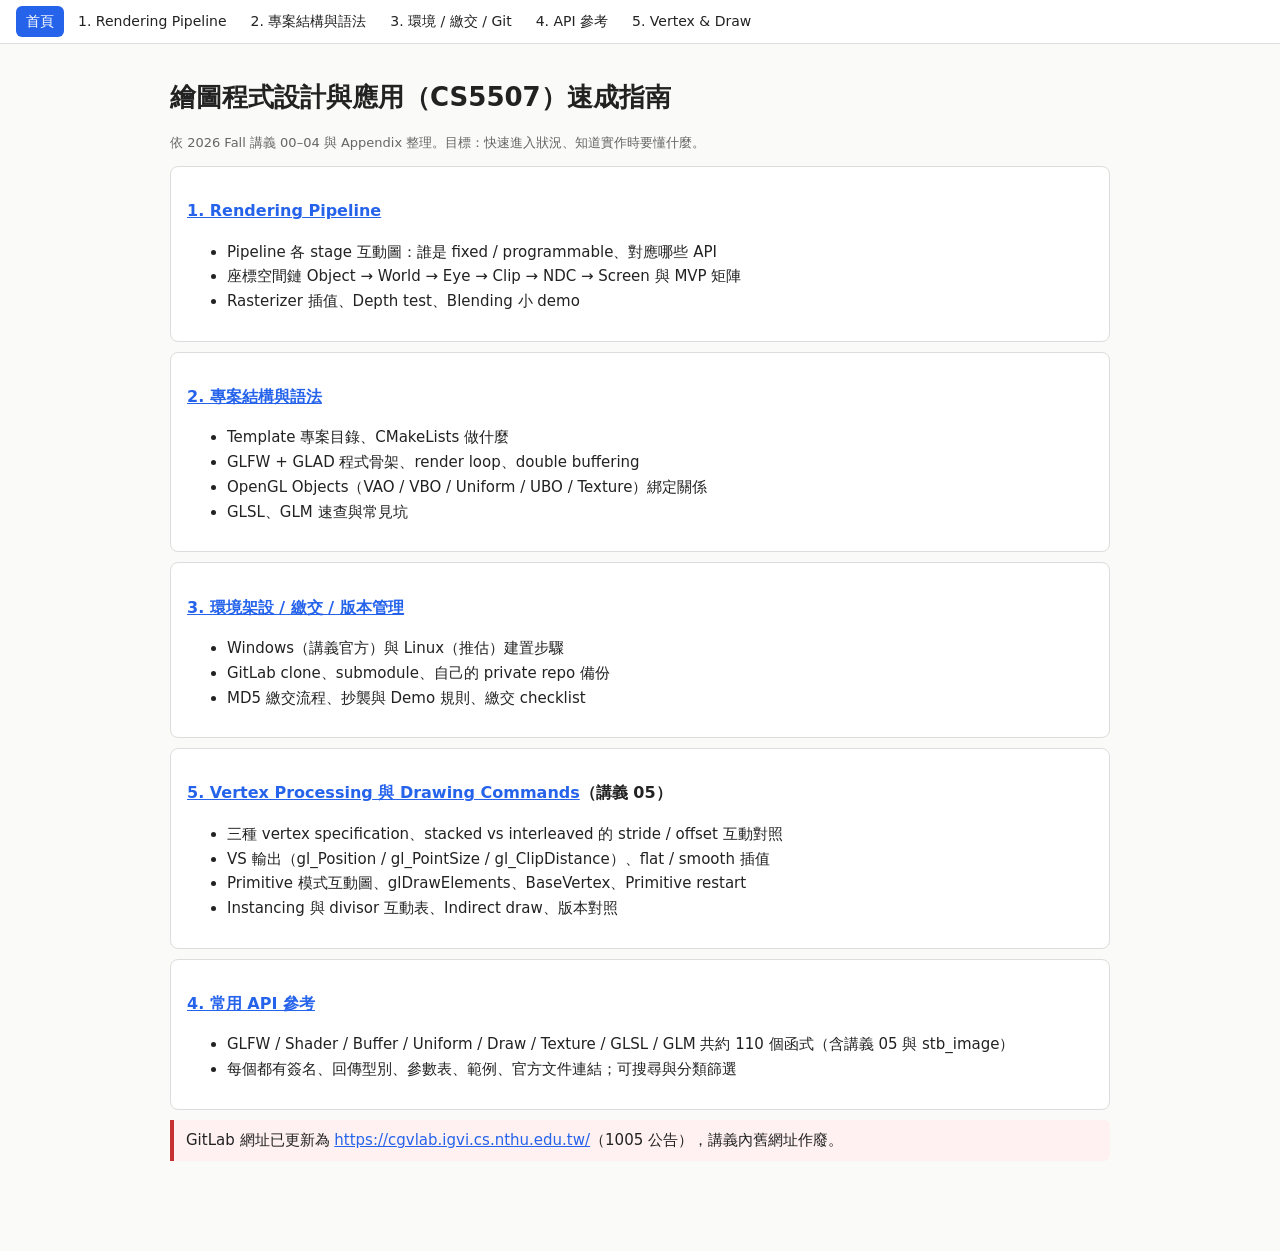
==== index.html @ e2abbac9 "Add lecture 05 (vertex processing & draw commands) page and stb_image content Co-Authored-By: Claude" ====
<!doctype html>
<html lang="zh-Hant"><head><meta charset="utf-8"><meta name="viewport" content="width=device-width,initial-scale=1">
<title>GPA 速成指南</title><link rel="stylesheet" href="style.css"></head>
<body><main>
<h1>繪圖程式設計與應用（CS5507）速成指南</h1>
<p class="mut">依 2026 Fall 講義 00–04 與 Appendix 整理。目標：快速進入狀況、知道實作時要懂什麼。</p>

<div class="card"><h3><a href="01-pipeline.html">1. Rendering Pipeline</a></h3>
<ul><li>Pipeline 各 stage 互動圖：誰是 fixed / programmable、對應哪些 API</li>
<li>座標空間鏈 Object → World → Eye → Clip → NDC → Screen 與 MVP 矩陣</li>
<li>Rasterizer 插值、Depth test、Blending 小 demo</li></ul></div>

<div class="card"><h3><a href="02-project-syntax.html">2. 專案結構與語法</a></h3>
<ul><li>Template 專案目錄、CMakeLists 做什麼</li>
<li>GLFW + GLAD 程式骨架、render loop、double buffering</li>
<li>OpenGL Objects（VAO / VBO / Uniform / UBO / Texture）綁定關係</li>
<li>GLSL、GLM 速查與常見坑</li></ul></div>

<div class="card"><h3><a href="03-env-git.html">3. 環境架設 / 繳交 / 版本管理</a></h3>
<ul><li>Windows（講義官方）與 Linux（推估）建置步驟</li>
<li>GitLab clone、submodule、自己的 private repo 備份</li>
<li>MD5 繳交流程、抄襲與 Demo 規則、繳交 checklist</li></ul></div>

<div class="card"><h3><a href="05-vertex-draw.html">5. Vertex Processing 與 Drawing Commands</a>（講義 05）</h3>
<ul><li>三種 vertex specification、stacked vs interleaved 的 stride / offset 互動對照</li>
<li>VS 輸出（gl_Position / gl_PointSize / gl_ClipDistance）、flat / smooth 插值</li>
<li>Primitive 模式互動圖、glDrawElements、BaseVertex、Primitive restart</li>
<li>Instancing 與 divisor 互動表、Indirect draw、版本對照</li></ul></div>

<div class="card"><h3><a href="04-api.html">4. 常用 API 參考</a></h3>
<ul><li>GLFW / Shader / Buffer / Uniform / Draw / Texture / GLSL / GLM 共約 110 個函式（含講義 05 與 stb_image）</li>
<li>每個都有簽名、回傳型別、參數表、範例、官方文件連結；可搜尋與分類篩選</li></ul></div>

<div class="warn">GitLab 網址已更新為 <a href="https://cgvlab.igvi.cs.nthu.edu.tw/">https://cgvlab.igvi.cs.nthu.edu.tw/</a>（1005 公告），講義內舊網址作廢。</div>
</main><script src="common.js"></script></body></html>
---- style.css ----
:root{--bg:#fafaf8;--fg:#222;--mut:#666;--line:#ddd;--card:#fff;--acc:#2563eb;--prog:#2f855a;--fix:#6b7280;--opt:#b7791f;--warn:#c53030;--code:#f3f3f0}
*{box-sizing:border-box}
body{margin:0;font:15px/1.65 system-ui,"Noto Sans TC","PingFang TC",sans-serif;color:var(--fg);background:var(--bg)}
nav.top{position:sticky;top:0;z-index:9;background:#fff;border-bottom:1px solid var(--line);display:flex;gap:4px;padding:6px 16px;flex-wrap:wrap}
nav.top a{padding:4px 10px;border-radius:6px;color:var(--fg);text-decoration:none;font-size:14px}
nav.top a.on{background:var(--acc);color:#fff}
main{max-width:980px;margin:0 auto;padding:16px 20px 80px}
h1{font-size:26px;margin:.6em 0 .2em}
h2{font-size:20px;margin:1.8em 0 .5em;padding-bottom:4px;border-bottom:2px solid var(--line)}
h3{font-size:16px;margin:1.2em 0 .4em}
.toc{background:var(--card);border:1px solid var(--line);border-radius:8px;padding:8px 14px;font-size:14px}
.toc a{margin-right:12px;white-space:nowrap}
a{color:var(--acc)}
code{font:13px/1.5 ui-monospace,"JetBrains Mono",Consolas,monospace;background:var(--code);padding:1px 4px;border-radius:4px}
pre{position:relative;padding-right:56px !important;background:#1e1e1e;color:#ddd;padding:12px 14px;border-radius:8px;overflow:auto;font:13px/1.5 ui-monospace,Consolas,monospace}
pre code{background:none;padding:0;color:inherit}
pre .c{color:#7c9c6c}
pre button.cp{position:absolute;top:6px;right:6px;font-size:11px;padding:2px 8px;border:0;border-radius:4px;background:#444;color:#ddd;cursor:pointer}
.card{background:var(--card);border:1px solid var(--line);border-radius:8px;padding:12px 16px;margin:10px 0}
.note{border-left:4px solid var(--acc);background:#eef4ff;padding:8px 12px;border-radius:0 6px 6px 0;margin:10px 0}
.warn{border-left:4px solid var(--warn);background:#fff1f1;padding:8px 12px;border-radius:0 6px 6px 0;margin:10px 0}
.grid2{display:grid;grid-template-columns:1fr 1fr;gap:12px}
@media(max-width:760px){.grid2{grid-template-columns:1fr}}
table{border-collapse:collapse;width:100%;font-size:14px;margin:8px 0}
th,td{border:1px solid var(--line);padding:5px 8px;text-align:left;vertical-align:top}
th{background:#f0f0ec}
details{background:var(--card);border:1px solid var(--line);border-radius:8px;padding:6px 14px;margin:8px 0}
details>summary{cursor:pointer;font-weight:600}
button.b{font:inherit;font-size:13px;padding:4px 12px;border:1px solid var(--line);border-radius:6px;background:#fff;cursor:pointer}
button.b:hover{border-color:var(--acc)}
button.b.on{background:var(--acc);color:#fff;border-color:var(--acc)}
.ctrl{display:flex;gap:10px;align-items:center;flex-wrap:wrap;font-size:13px;margin:6px 0}
.ctrl input[type=range]{width:120px}
canvas,svg{max-width:100%}
.tag{display:inline-block;font-size:12px;padding:0 6px;border-radius:4px;color:#fff;margin-right:4px}
.t-prog{background:var(--prog)}.t-fix{background:var(--fix)}.t-opt{background:var(--opt)}
.tabs{display:flex;gap:4px;margin:8px 0}
.pane{display:none}.pane.on{display:block}
ol.steps>li{margin:6px 0}
.mut{color:var(--mut);font-size:13px}
.ex{border:1px solid #d9e2d0;background:#f6faf2;border-radius:8px;padding:8px 14px;margin:10px 0}
.ex>b:first-child{color:var(--prog)}
.ex pre{margin:6px 0}
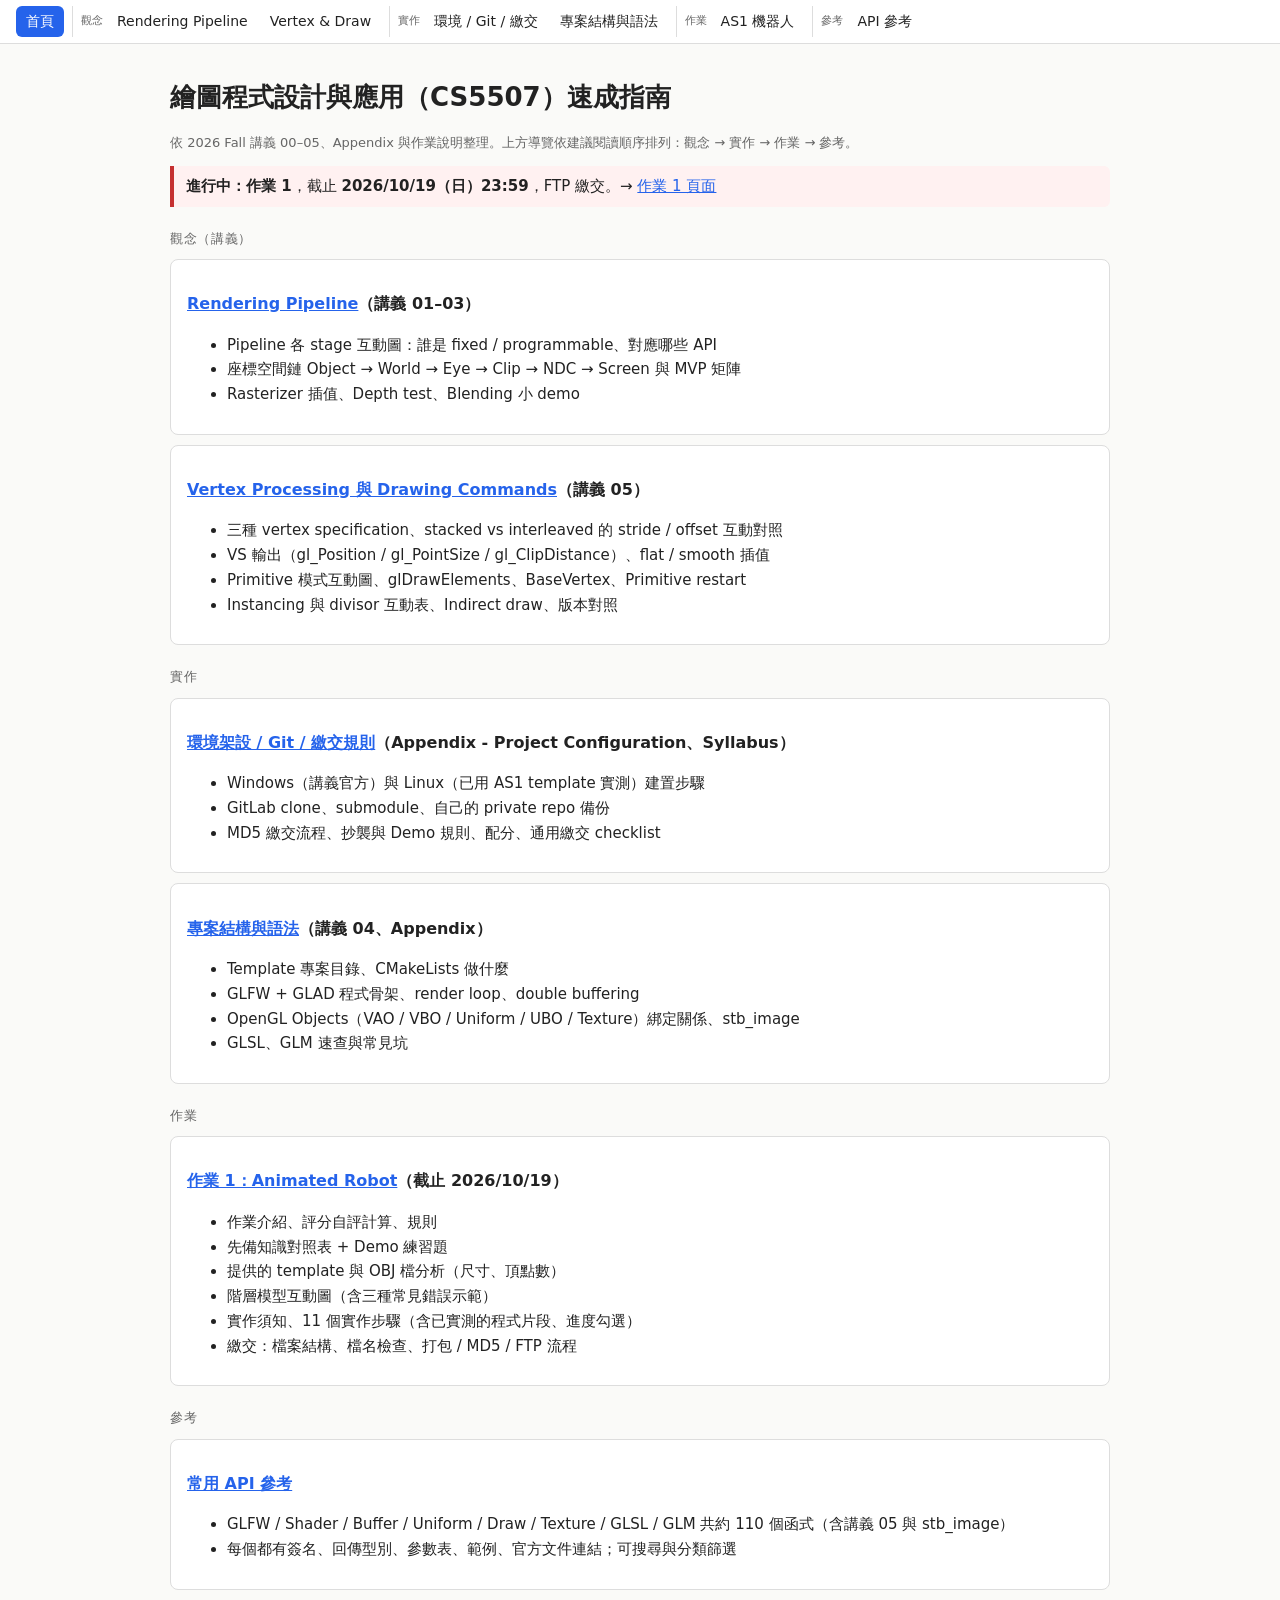
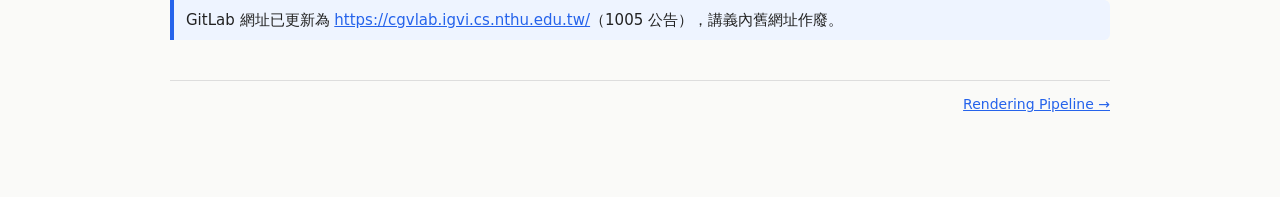
==== commit 3f332c25: "Add Assignment 1 (animated robot) page and reorganize navigation - as1-robot.html: overview, grading" ====
--- a/index.html
+++ b/index.html
@@ -1,35 +1,50 @@
 <!doctype html>
 <html lang="zh-Hant"><head><meta charset="utf-8"><meta name="viewport" content="width=device-width,initial-scale=1">
-<title>GPA 速成指南</title><link rel="stylesheet" href="style.css"></head>
+<title>GPA 速成指南</title><link rel="stylesheet" href="style.css">
+<style>.sec{font-size:13px;color:var(--mut);margin:1.6em 0 .2em;letter-spacing:.05em}</style></head>
 <body><main>
 <h1>繪圖程式設計與應用（CS5507）速成指南</h1>
-<p class="mut">依 2026 Fall 講義 00–04 與 Appendix 整理。目標：快速進入狀況、知道實作時要懂什麼。</p>
+<p class="mut">依 2026 Fall 講義 00–05、Appendix 與作業說明整理。上方導覽依建議閱讀順序排列：觀念 → 實作 → 作業 → 參考。</p>
 
-<div class="card"><h3><a href="01-pipeline.html">1. Rendering Pipeline</a></h3>
+<div class="warn"><b>進行中：作業 1</b>，截止 <b>2026/10/19（日）23:59</b>，FTP 繳交。→ <a href="as1-robot.html">作業 1 頁面</a></div>
+
+<div class="sec">觀念（講義）</div>
+<div class="card"><h3><a href="01-pipeline.html">Rendering Pipeline</a>（講義 01–03）</h3>
 <ul><li>Pipeline 各 stage 互動圖：誰是 fixed / programmable、對應哪些 API</li>
 <li>座標空間鏈 Object → World → Eye → Clip → NDC → Screen 與 MVP 矩陣</li>
 <li>Rasterizer 插值、Depth test、Blending 小 demo</li></ul></div>
 
-<div class="card"><h3><a href="02-project-syntax.html">2. 專案結構與語法</a></h3>
-<ul><li>Template 專案目錄、CMakeLists 做什麼</li>
-<li>GLFW + GLAD 程式骨架、render loop、double buffering</li>
-<li>OpenGL Objects（VAO / VBO / Uniform / UBO / Texture）綁定關係</li>
-<li>GLSL、GLM 速查與常見坑</li></ul></div>
-
-<div class="card"><h3><a href="03-env-git.html">3. 環境架設 / 繳交 / 版本管理</a></h3>
-<ul><li>Windows（講義官方）與 Linux（推估）建置步驟</li>
-<li>GitLab clone、submodule、自己的 private repo 備份</li>
-<li>MD5 繳交流程、抄襲與 Demo 規則、繳交 checklist</li></ul></div>
-
-<div class="card"><h3><a href="05-vertex-draw.html">5. Vertex Processing 與 Drawing Commands</a>（講義 05）</h3>
+<div class="card"><h3><a href="05-vertex-draw.html">Vertex Processing 與 Drawing Commands</a>（講義 05）</h3>
 <ul><li>三種 vertex specification、stacked vs interleaved 的 stride / offset 互動對照</li>
 <li>VS 輸出（gl_Position / gl_PointSize / gl_ClipDistance）、flat / smooth 插值</li>
 <li>Primitive 模式互動圖、glDrawElements、BaseVertex、Primitive restart</li>
 <li>Instancing 與 divisor 互動表、Indirect draw、版本對照</li></ul></div>
 
-<div class="card"><h3><a href="04-api.html">4. 常用 API 參考</a></h3>
+<div class="sec">實作</div>
+<div class="card"><h3><a href="03-env-git.html">環境架設 / Git / 繳交規則</a>（Appendix - Project Configuration、Syllabus）</h3>
+<ul><li>Windows（講義官方）與 Linux（已用 AS1 template 實測）建置步驟</li>
+<li>GitLab clone、submodule、自己的 private repo 備份</li>
+<li>MD5 繳交流程、抄襲與 Demo 規則、配分、通用繳交 checklist</li></ul></div>
+
+<div class="card"><h3><a href="02-project-syntax.html">專案結構與語法</a>（講義 04、Appendix）</h3>
+<ul><li>Template 專案目錄、CMakeLists 做什麼</li>
+<li>GLFW + GLAD 程式骨架、render loop、double buffering</li>
+<li>OpenGL Objects（VAO / VBO / Uniform / UBO / Texture）綁定關係、stb_image</li>
+<li>GLSL、GLM 速查與常見坑</li></ul></div>
+
+<div class="sec">作業</div>
+<div class="card"><h3><a href="as1-robot.html">作業 1：Animated Robot</a>（截止 2026/10/19）</h3>
+<ul><li>作業介紹、評分自評計算、規則</li>
+<li>先備知識對照表 + Demo 練習題</li>
+<li>提供的 template 與 OBJ 檔分析（尺寸、頂點數）</li>
+<li>階層模型互動圖（含三種常見錯誤示範）</li>
+<li>實作須知、11 個實作步驟（含已實測的程式片段、進度勾選）</li>
+<li>繳交：檔案結構、檔名檢查、打包 / MD5 / FTP 流程</li></ul></div>
+
+<div class="sec">參考</div>
+<div class="card"><h3><a href="04-api.html">常用 API 參考</a></h3>
 <ul><li>GLFW / Shader / Buffer / Uniform / Draw / Texture / GLSL / GLM 共約 110 個函式（含講義 05 與 stb_image）</li>
 <li>每個都有簽名、回傳型別、參數表、範例、官方文件連結；可搜尋與分類篩選</li></ul></div>
 
-<div class="warn">GitLab 網址已更新為 <a href="https://cgvlab.igvi.cs.nthu.edu.tw/">https://cgvlab.igvi.cs.nthu.edu.tw/</a>（1005 公告），講義內舊網址作廢。</div>
+<div class="note">GitLab 網址已更新為 <a href="https://cgvlab.igvi.cs.nthu.edu.tw/">https://cgvlab.igvi.cs.nthu.edu.tw/</a>（1005 公告），講義內舊網址作廢。</div>
 </main><script src="common.js"></script></body></html>
--- a/style.css
+++ b/style.css
@@ -4,6 +4,10 @@
 nav.top{position:sticky;top:0;z-index:9;background:#fff;border-bottom:1px solid var(--line);display:flex;gap:4px;padding:6px 16px;flex-wrap:wrap}
 nav.top a{padding:4px 10px;border-radius:6px;color:var(--fg);text-decoration:none;font-size:14px}
 nav.top a.on{background:var(--acc);color:#fff}
+nav.top .grp{display:flex;align-items:center;gap:2px;padding-right:8px;margin-right:4px;border-right:1px solid var(--line)}
+nav.top .grp:last-child{border-right:0}
+nav.top .grp i{font-style:normal;font-size:11px;color:var(--mut);margin-right:2px}
+.pn{display:flex;justify-content:space-between;gap:12px;margin-top:40px;padding-top:12px;border-top:1px solid var(--line);font-size:14px}
 main{max-width:980px;margin:0 auto;padding:16px 20px 80px}
 h1{font-size:26px;margin:.6em 0 .2em}
 h2{font-size:20px;margin:1.8em 0 .5em;padding-bottom:4px;border-bottom:2px solid var(--line)}
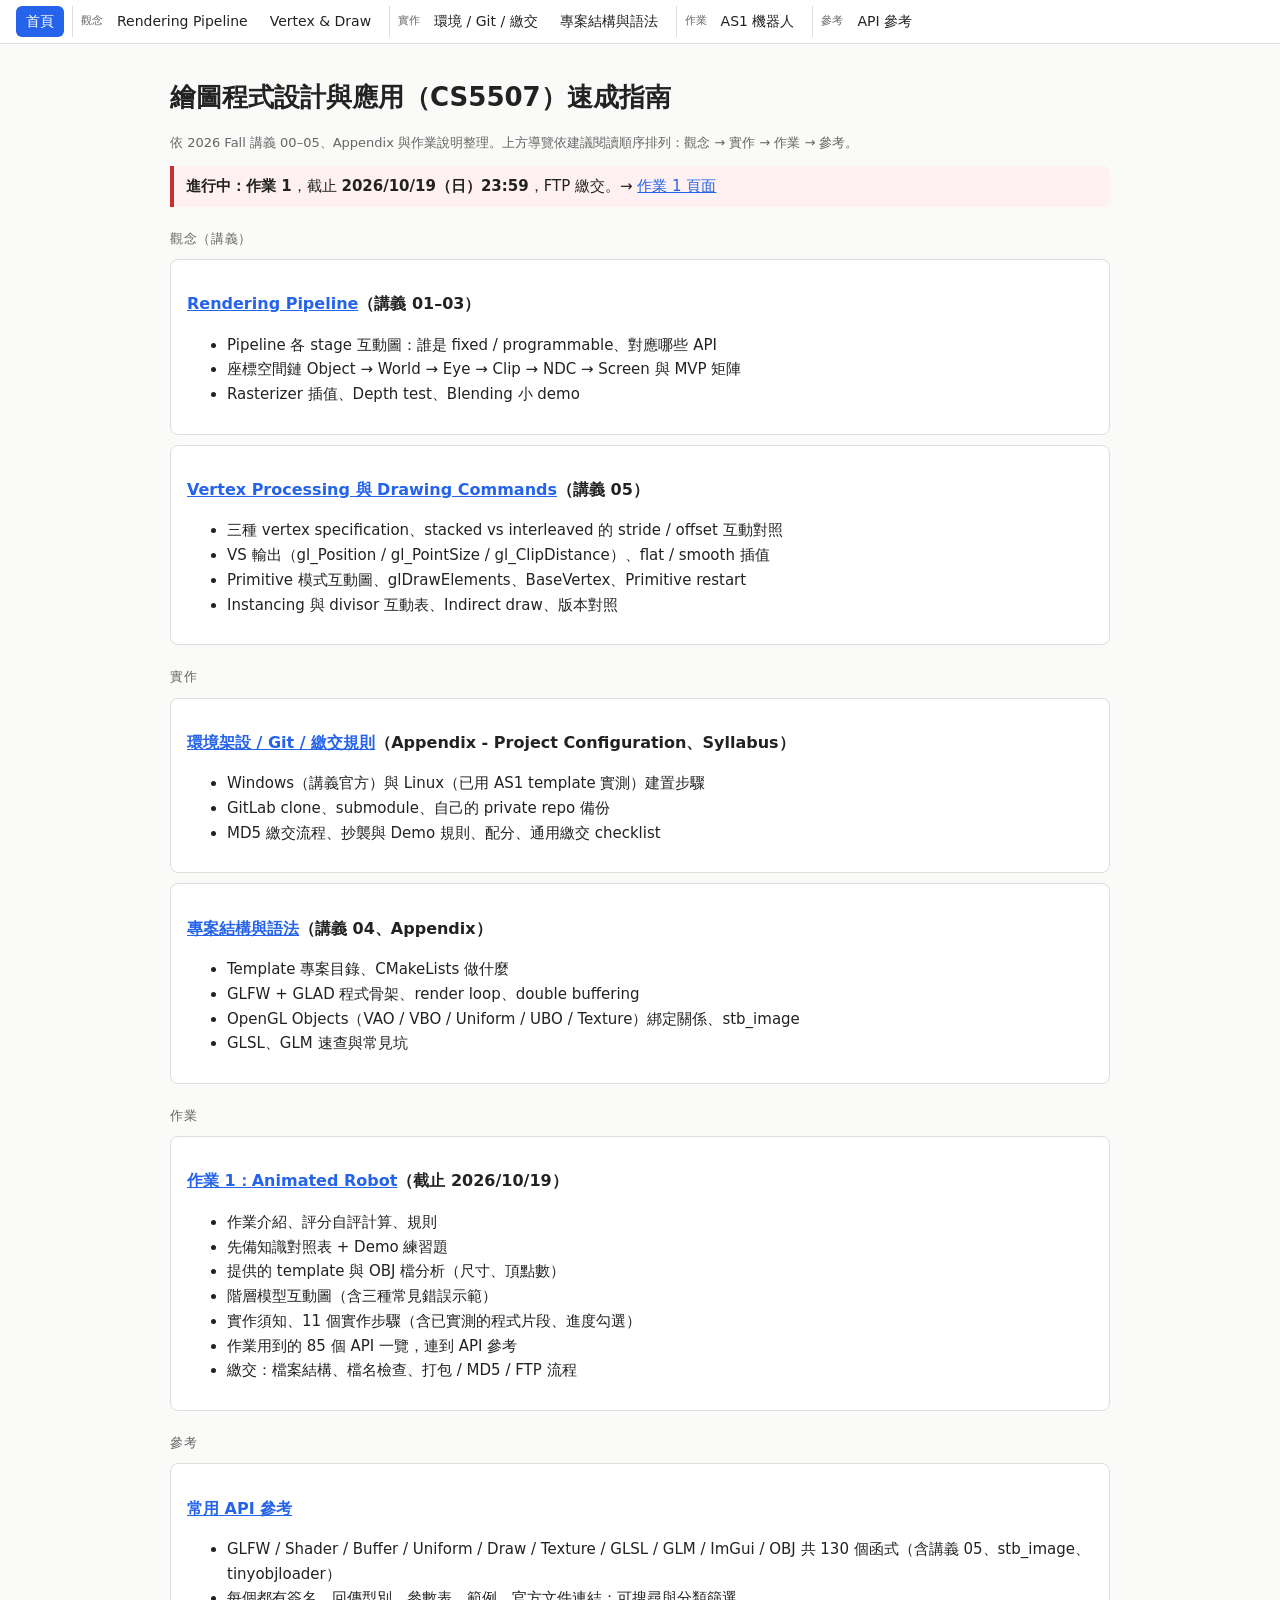
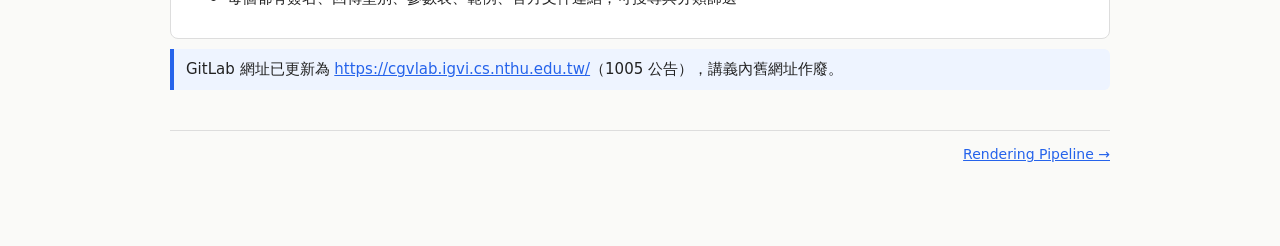
==== commit ab0c29c8: "Add AS1 API index and ImGui / tinyobj / GLFW entries to API reference - as1-robot.html: new "8. 用到的 " ====
--- a/index.html
+++ b/index.html
@@ -39,11 +39,12 @@
 <li>提供的 template 與 OBJ 檔分析（尺寸、頂點數）</li>
 <li>階層模型互動圖（含三種常見錯誤示範）</li>
 <li>實作須知、11 個實作步驟（含已實測的程式片段、進度勾選）</li>
+<li>作業用到的 85 個 API 一覽，連到 API 參考</li>
 <li>繳交：檔案結構、檔名檢查、打包 / MD5 / FTP 流程</li></ul></div>
 
 <div class="sec">參考</div>
 <div class="card"><h3><a href="04-api.html">常用 API 參考</a></h3>
-<ul><li>GLFW / Shader / Buffer / Uniform / Draw / Texture / GLSL / GLM 共約 110 個函式（含講義 05 與 stb_image）</li>
+<ul><li>GLFW / Shader / Buffer / Uniform / Draw / Texture / GLSL / GLM / ImGui / OBJ 共 130 個函式（含講義 05、stb_image、tinyobjloader）</li>
 <li>每個都有簽名、回傳型別、參數表、範例、官方文件連結；可搜尋與分類篩選</li></ul></div>
 
 <div class="note">GitLab 網址已更新為 <a href="https://cgvlab.igvi.cs.nthu.edu.tw/">https://cgvlab.igvi.cs.nthu.edu.tw/</a>（1005 公告），講義內舊網址作廢。</div>
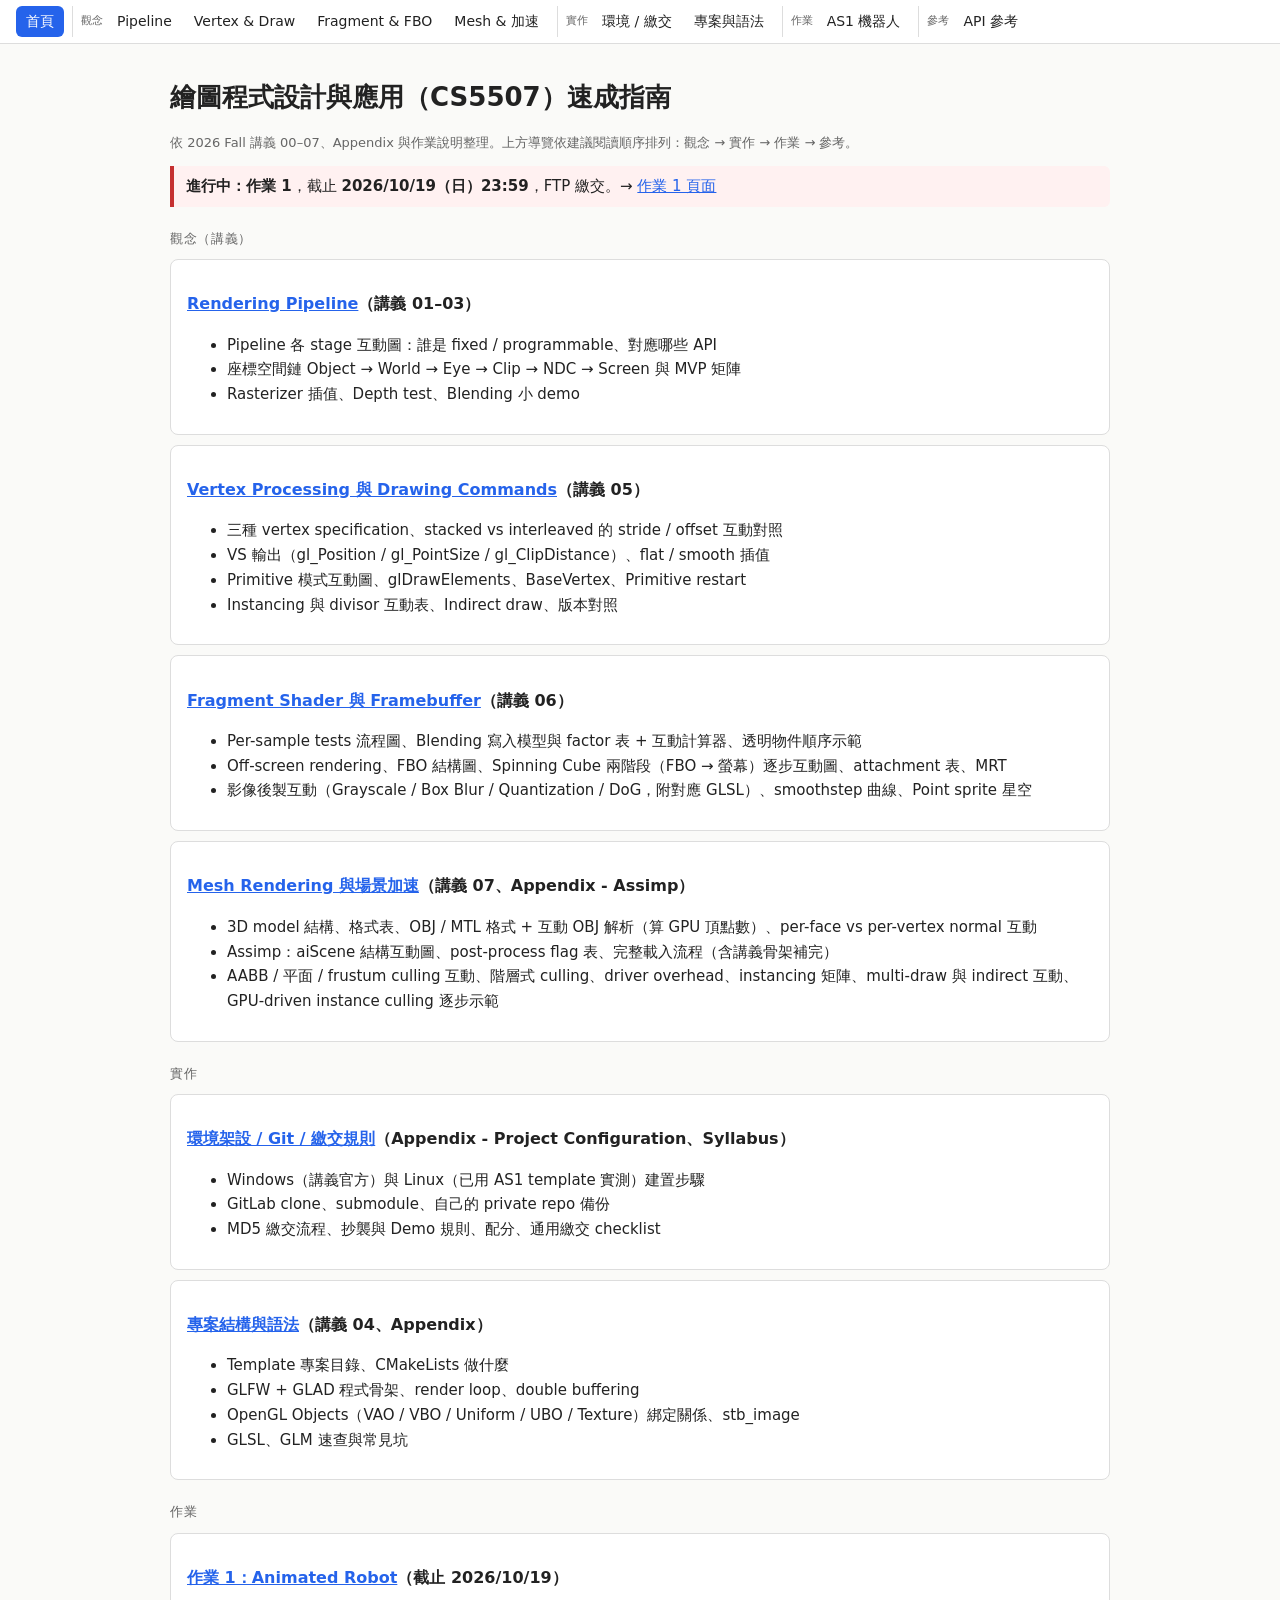
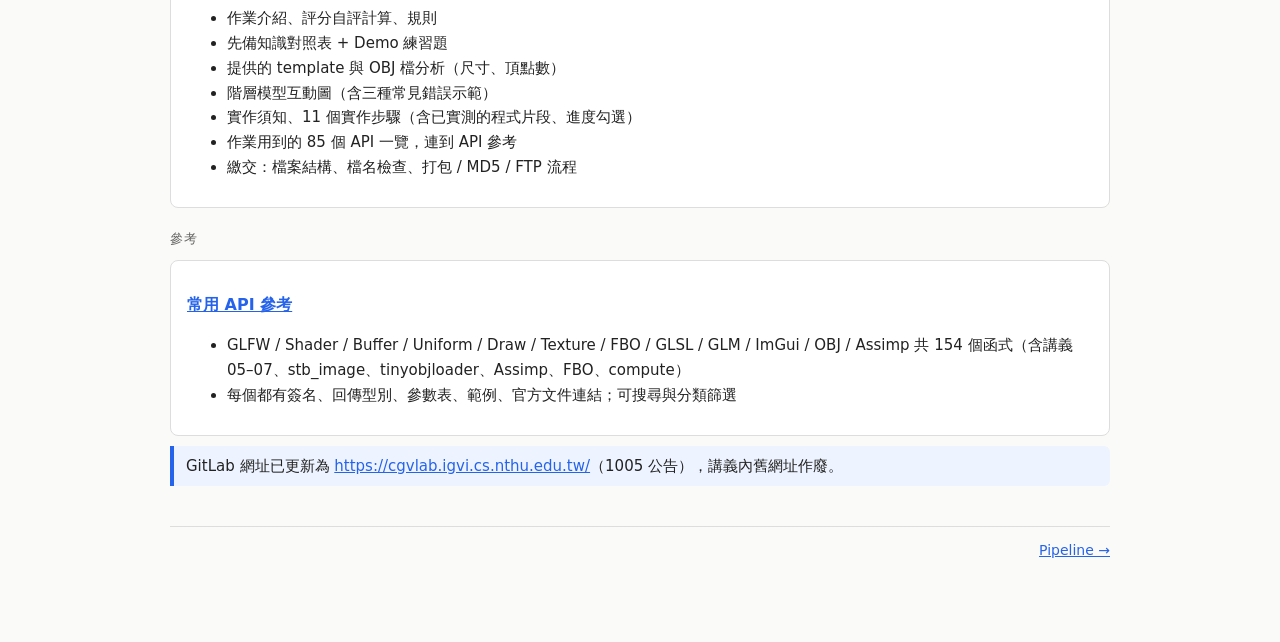
==== commit 8ecb4a9a: "Add lecture 06 (fragment/FBO) and 07 (mesh rendering + Assimp) pages - 06-fragment-fbo.html: per-sam" ====
--- a/index.html
+++ b/index.html
@@ -4,7 +4,7 @@
 <style>.sec{font-size:13px;color:var(--mut);margin:1.6em 0 .2em;letter-spacing:.05em}</style></head>
 <body><main>
 <h1>繪圖程式設計與應用（CS5507）速成指南</h1>
-<p class="mut">依 2026 Fall 講義 00–05、Appendix 與作業說明整理。上方導覽依建議閱讀順序排列：觀念 → 實作 → 作業 → 參考。</p>
+<p class="mut">依 2026 Fall 講義 00–07、Appendix 與作業說明整理。上方導覽依建議閱讀順序排列：觀念 → 實作 → 作業 → 參考。</p>
 
 <div class="warn"><b>進行中：作業 1</b>，截止 <b>2026/10/19（日）23:59</b>，FTP 繳交。→ <a href="as1-robot.html">作業 1 頁面</a></div>
 
@@ -19,6 +19,16 @@
 <li>VS 輸出（gl_Position / gl_PointSize / gl_ClipDistance）、flat / smooth 插值</li>
 <li>Primitive 模式互動圖、glDrawElements、BaseVertex、Primitive restart</li>
 <li>Instancing 與 divisor 互動表、Indirect draw、版本對照</li></ul></div>
+
+<div class="card"><h3><a href="06-fragment-fbo.html">Fragment Shader 與 Framebuffer</a>（講義 06）</h3>
+<ul><li>Per-sample tests 流程圖、Blending 寫入模型與 factor 表 + 互動計算器、透明物件順序示範</li>
+<li>Off-screen rendering、FBO 結構圖、Spinning Cube 兩階段（FBO → 螢幕）逐步互動圖、attachment 表、MRT</li>
+<li>影像後製互動（Grayscale / Box Blur / Quantization / DoG，附對應 GLSL）、smoothstep 曲線、Point sprite 星空</li></ul></div>
+
+<div class="card"><h3><a href="07-mesh-rendering.html">Mesh Rendering 與場景加速</a>（講義 07、Appendix - Assimp）</h3>
+<ul><li>3D model 結構、格式表、OBJ / MTL 格式 + 互動 OBJ 解析（算 GPU 頂點數）、per-face vs per-vertex normal 互動</li>
+<li>Assimp：aiScene 結構互動圖、post-process flag 表、完整載入流程（含講義骨架補完）</li>
+<li>AABB / 平面 / frustum culling 互動、階層式 culling、driver overhead、instancing 矩陣、multi-draw 與 indirect 互動、GPU-driven instance culling 逐步示範</li></ul></div>
 
 <div class="sec">實作</div>
 <div class="card"><h3><a href="03-env-git.html">環境架設 / Git / 繳交規則</a>（Appendix - Project Configuration、Syllabus）</h3>
@@ -44,7 +54,7 @@
 
 <div class="sec">參考</div>
 <div class="card"><h3><a href="04-api.html">常用 API 參考</a></h3>
-<ul><li>GLFW / Shader / Buffer / Uniform / Draw / Texture / GLSL / GLM / ImGui / OBJ 共 130 個函式（含講義 05、stb_image、tinyobjloader）</li>
+<ul><li>GLFW / Shader / Buffer / Uniform / Draw / Texture / FBO / GLSL / GLM / ImGui / OBJ / Assimp 共 154 個函式（含講義 05–07、stb_image、tinyobjloader、Assimp、FBO、compute）</li>
 <li>每個都有簽名、回傳型別、參數表、範例、官方文件連結；可搜尋與分類篩選</li></ul></div>
 
 <div class="note">GitLab 網址已更新為 <a href="https://cgvlab.igvi.cs.nthu.edu.tw/">https://cgvlab.igvi.cs.nthu.edu.tw/</a>（1005 公告），講義內舊網址作廢。</div>
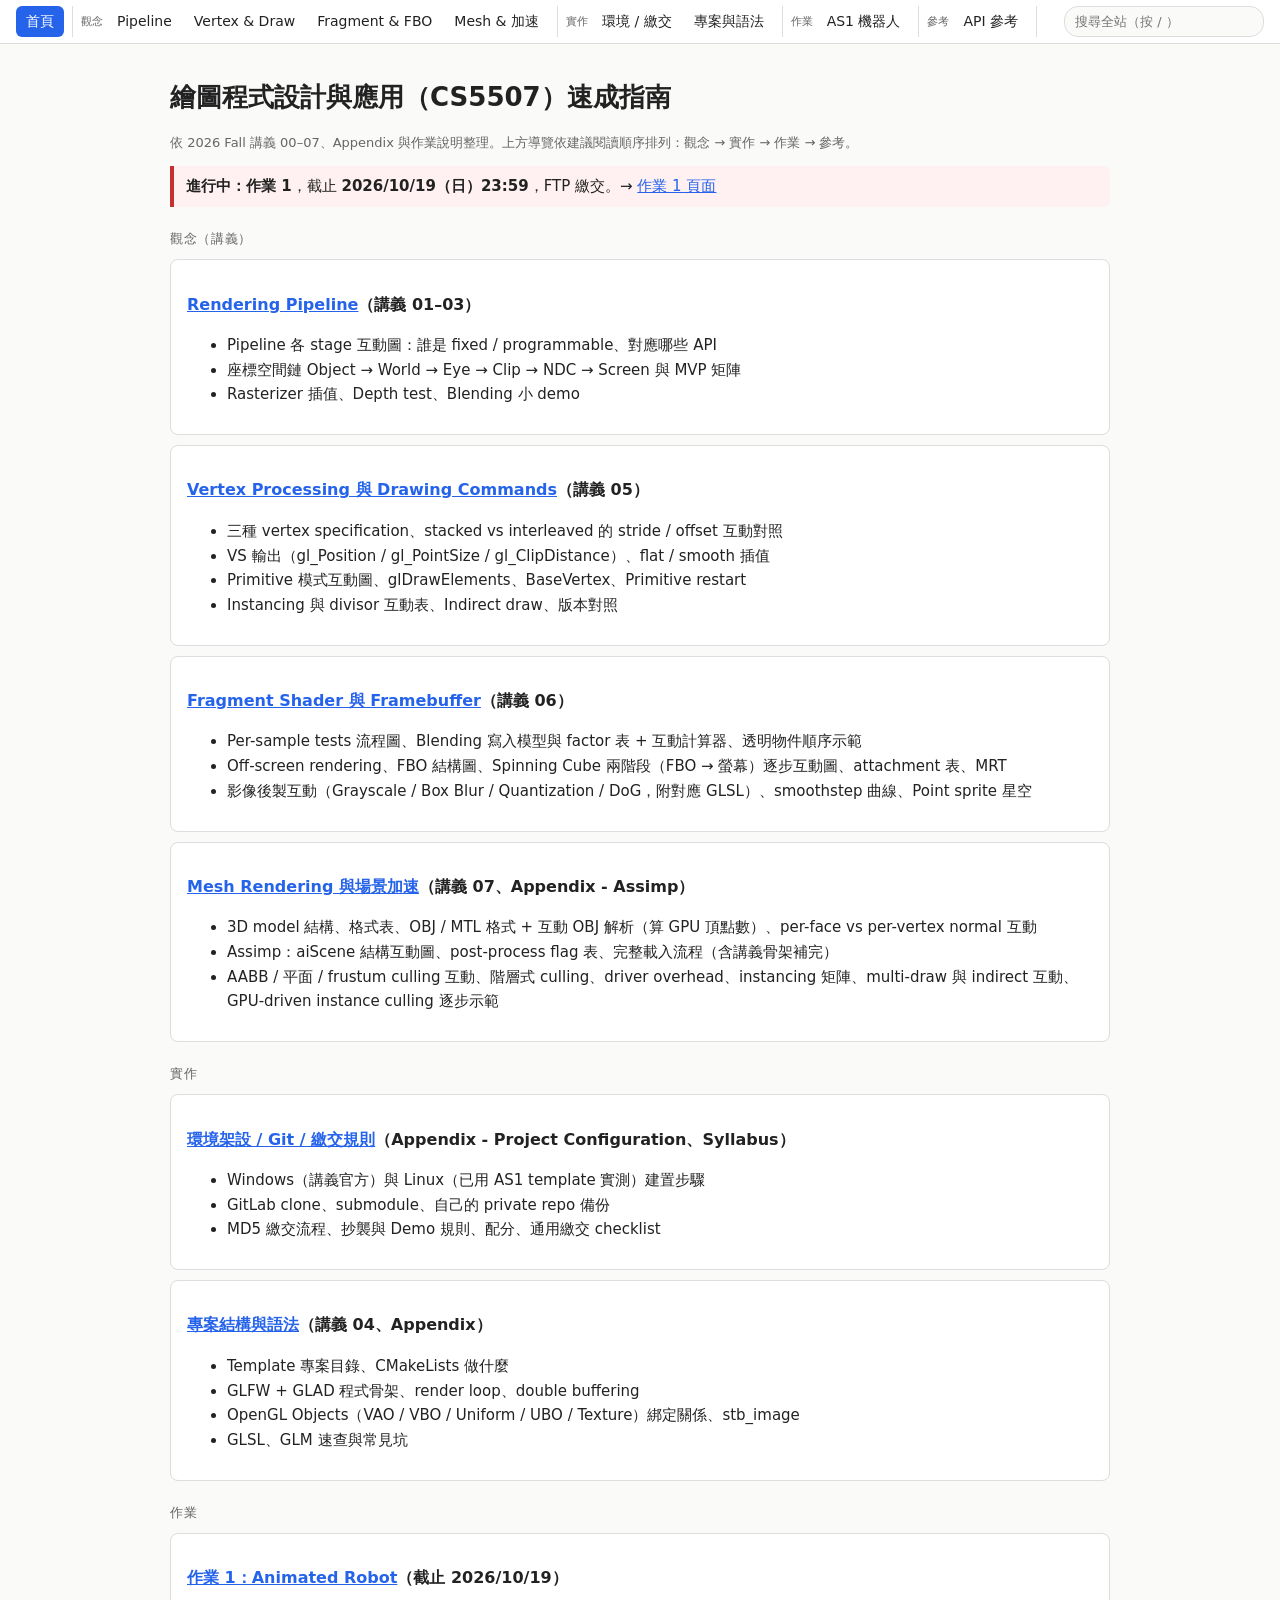
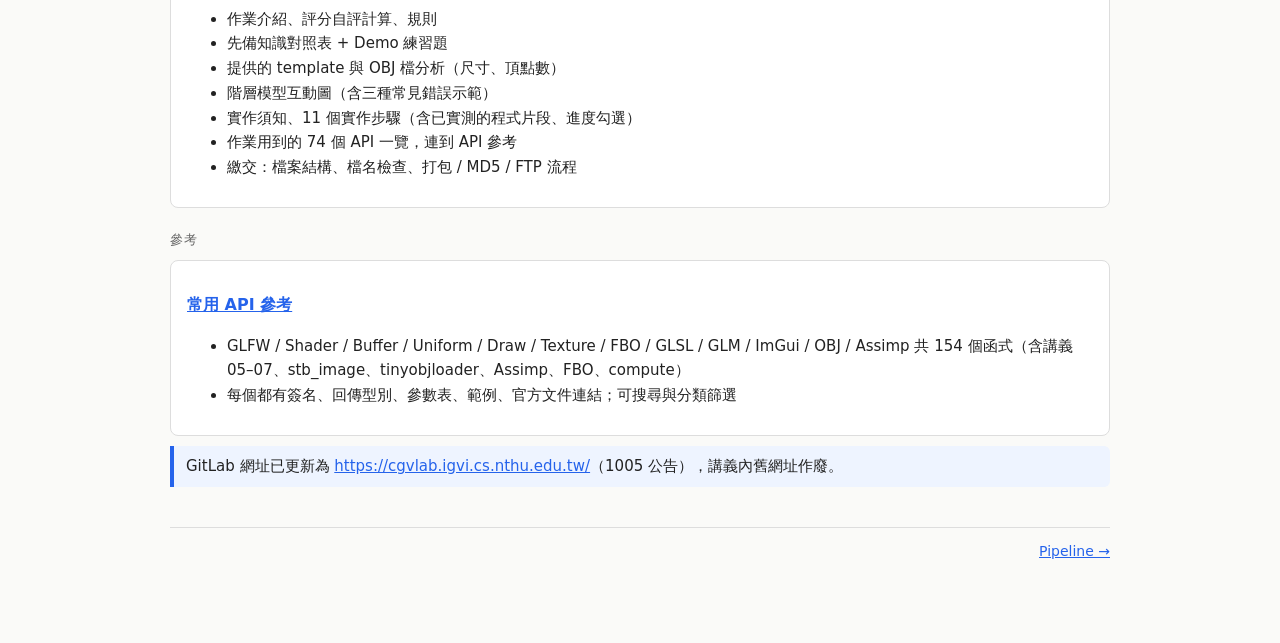
==== commit 2ff6483c: "Align AS1 page with the trimmed assignment code - Drop lighting (normals, normal matrix, diffuse) fr" ====
--- a/index.html
+++ b/index.html
@@ -49,7 +49,7 @@
 <li>提供的 template 與 OBJ 檔分析（尺寸、頂點數）</li>
 <li>階層模型互動圖（含三種常見錯誤示範）</li>
 <li>實作須知、11 個實作步驟（含已實測的程式片段、進度勾選）</li>
-<li>作業用到的 85 個 API 一覽，連到 API 參考</li>
+<li>作業用到的 74 個 API 一覽，連到 API 參考</li>
 <li>繳交：檔案結構、檔名檢查、打包 / MD5 / FTP 流程</li></ul></div>
 
 <div class="sec">參考</div>
--- a/style.css
+++ b/style.css
@@ -45,3 +45,13 @@
 .ex{border:1px solid #d9e2d0;background:#f6faf2;border-radius:8px;padding:8px 14px;margin:10px 0}
 .ex>b:first-child{color:var(--prog)}
 .ex pre{margin:6px 0}
+.sbox{margin-left:auto;position:relative}
+.sbox input{font:inherit;font-size:13px;padding:4px 10px;width:200px;border:1px solid var(--line);border-radius:14px;background:#fafaf8}
+.sbox input:focus{outline:2px solid var(--acc);background:#fff;width:260px}
+.sres{position:absolute;right:0;top:34px;width:min(560px,92vw);max-height:70vh;overflow:auto;background:#fff;border:1px solid var(--line);border-radius:8px;box-shadow:0 8px 24px rgba(0,0,0,.18);z-index:20}
+.sres a{display:block;padding:7px 12px;border-bottom:1px solid #f0f0ec;color:var(--fg);text-decoration:none;font-size:13px}
+.sres a.sel,.sres a:hover{background:#eef4ff}
+.sres .pg{font-size:11px;color:#fff;background:var(--mut);border-radius:8px;padding:0 7px;margin-left:4px}
+.sres .sn{color:var(--mut);font-size:12px;line-height:1.5;margin-top:2px;word-break:break-all}
+.sres .more{padding:8px 12px;color:var(--mut);font-size:12px}
+.sres mark{background:#fde68a;color:inherit;border-radius:2px}
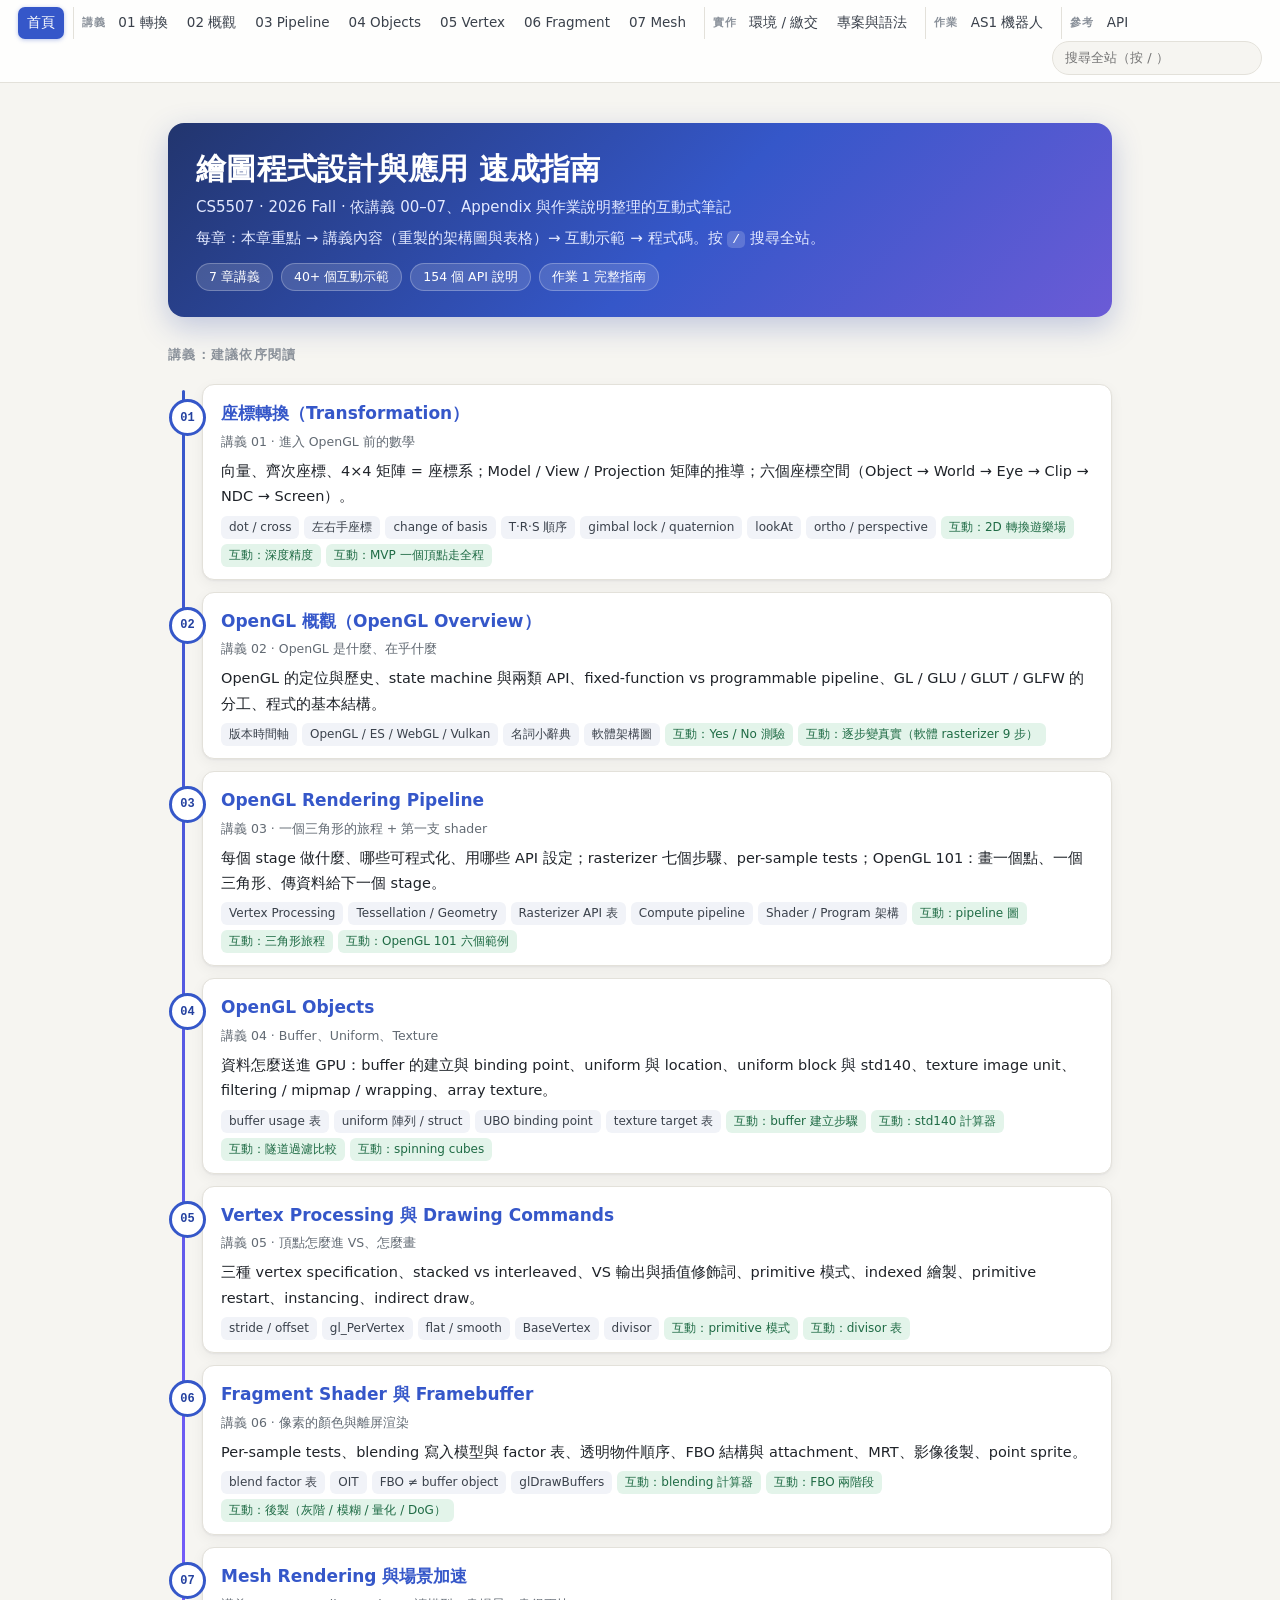
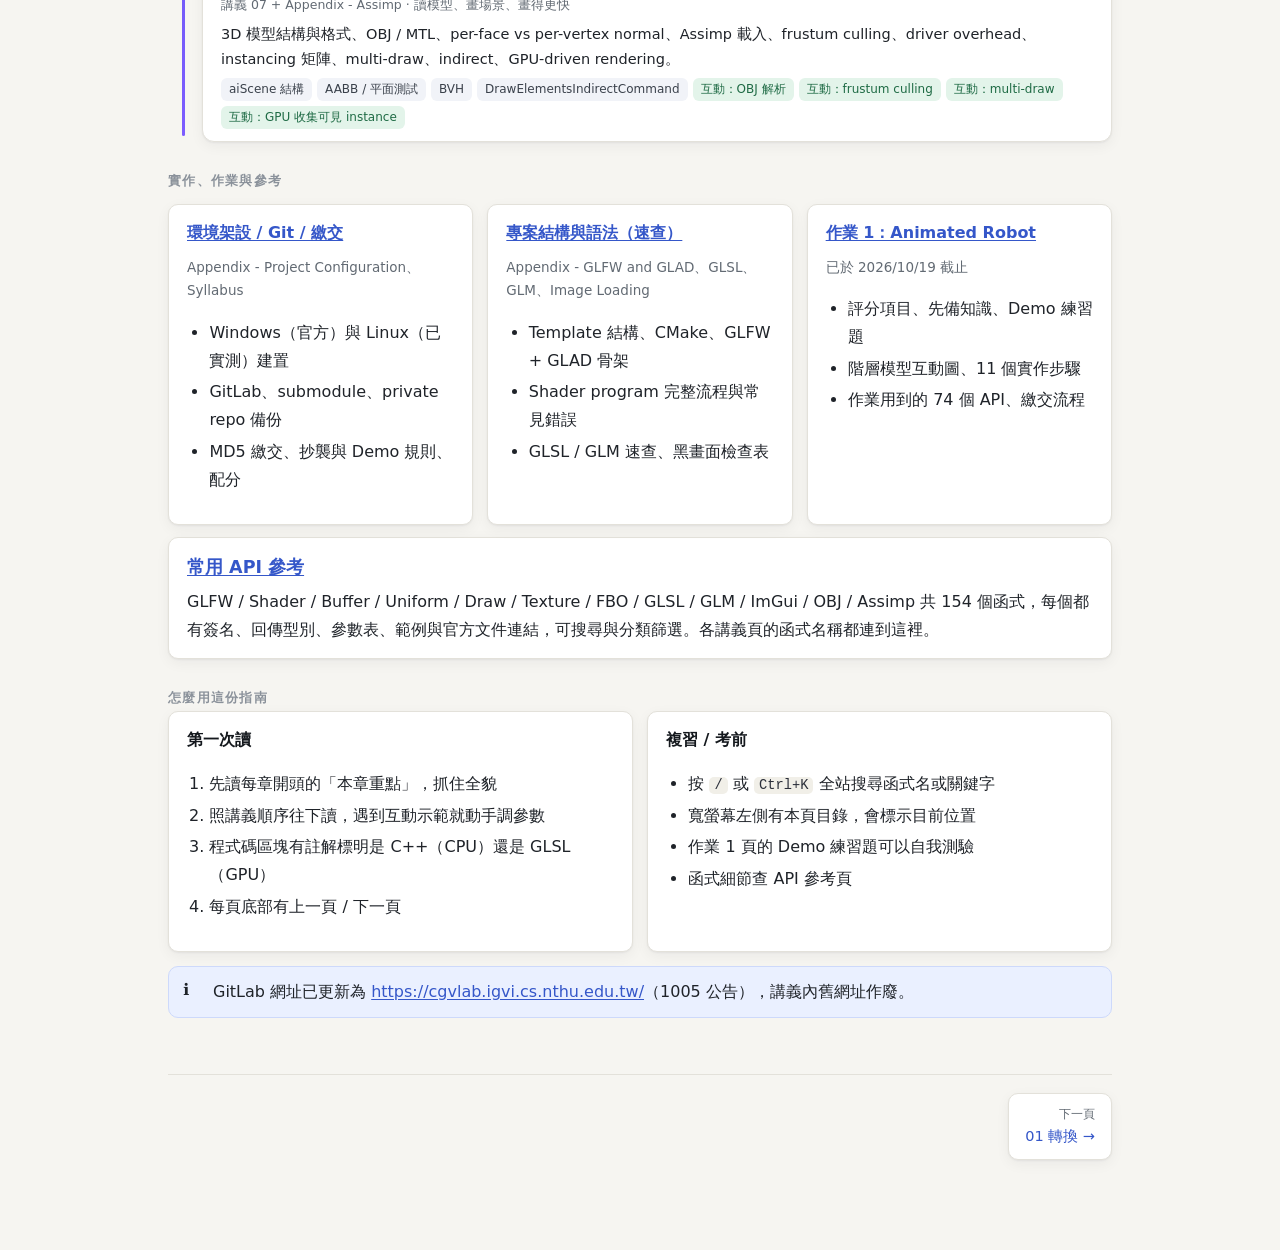
==== commit e1a4995a: "Restructure guide by lecture, add L01/L02/L04 pages, redesign site - New lecture pages: l01-transfor" ====
--- a/index.html
+++ b/index.html
@@ -1,61 +1,90 @@
 <!doctype html>
 <html lang="zh-Hant"><head><meta charset="utf-8"><meta name="viewport" content="width=device-width,initial-scale=1">
 <title>GPA 速成指南</title><link rel="stylesheet" href="style.css">
-<style>.sec{font-size:13px;color:var(--mut);margin:1.6em 0 .2em;letter-spacing:.05em}</style></head>
+<style>
+.hero{padding:26px 28px;margin:18px 0 8px;border-radius:16px;background:linear-gradient(135deg,#22356e,#3557c9 55%,#6b5bd6);color:#fff;box-shadow:0 10px 30px rgba(35,64,159,.25)}
+.hero h1{color:#fff;margin:0 0 6px;font-size:30px}
+.hero p{margin:4px 0;color:#e3e9ff;font-size:15px}
+.hero .chips{margin-top:12px;display:flex;flex-wrap:wrap;gap:8px}
+.hero .chips span{background:rgba(255,255,255,.14);border:1px solid rgba(255,255,255,.25);border-radius:999px;padding:2px 12px;font-size:12.5px}
+.road{position:relative;margin:18px 0 6px;padding-left:34px}
+.road::before{content:"";position:absolute;left:14px;top:6px;bottom:6px;width:3px;border-radius:2px;background:linear-gradient(#3557c9,#7c5cff)}
+.lec{position:relative;background:#fff;border:1px solid var(--line);border-radius:12px;padding:14px 18px 12px;margin:12px 0;box-shadow:var(--shadow);transition:transform .12s,box-shadow .12s}
+.lec:hover{transform:translateY(-1px);box-shadow:0 6px 20px rgba(20,24,40,.09)}
+.lec::before{content:attr(data-n);position:absolute;left:-34px;top:14px;width:31px;height:31px;border-radius:50%;background:#fff;border:3px solid #3557c9;color:#23409f;font:700 12px var(--mono);display:flex;align-items:center;justify-content:center}
+.lec h3{margin:0 0 2px;font-size:17px}
+.lec h3 a{text-decoration:none}
+.lec .sub{font-size:12.5px;color:var(--mut)}
+.lec p{margin:6px 0 4px;font-size:14.5px}
+.lec .t{display:flex;flex-wrap:wrap;gap:5px;margin-top:6px}
+.lec .t span{font-size:12px;background:#f1f3f8;border-radius:6px;padding:1px 8px;color:#3a414b}
+.lec .t span.i{background:#e3f4ea;color:#1f6b45}
+.cards3{display:grid;grid-template-columns:repeat(3,1fr);gap:14px;margin:12px 0}
+@media(max-width:860px){.cards3{grid-template-columns:1fr}}
+.cards3 .card{margin:0}
+.cards3 .card h3{margin:0 0 6px;font-size:16px}
+.sec{font-size:12.5px;font-weight:700;letter-spacing:.1em;color:#8a919a;margin:2.2em 0 .2em}
+</style></head>
 <body><main>
-<h1>繪圖程式設計與應用（CS5507）速成指南</h1>
-<p class="mut">依 2026 Fall 講義 00–07、Appendix 與作業說明整理。上方導覽依建議閱讀順序排列：觀念 → 實作 → 作業 → 參考。</p>
+<div class="hero">
+<h1>繪圖程式設計與應用 速成指南</h1>
+<p>CS5507 · 2026 Fall · 依講義 00–07、Appendix 與作業說明整理的互動式筆記</p>
+<p>每章：本章重點 → 講義內容（重製的架構圖與表格）→ 互動示範 → 程式碼。按 <code style="background:rgba(255,255,255,.18);color:#fff">/</code> 搜尋全站。</p>
+<div class="chips"><span>7 章講義</span><span>40+ 個互動示範</span><span>154 個 API 說明</span><span>作業 1 完整指南</span></div>
+</div>
 
-<div class="warn"><b>進行中：作業 1</b>，截止 <b>2026/10/19（日）23:59</b>，FTP 繳交。→ <a href="as1-robot.html">作業 1 頁面</a></div>
+<div class="sec">講義：建議依序閱讀</div>
+<div class="road">
+<div class="lec" data-n="01"><h3><a href="l01-transform.html">座標轉換（Transformation）</a></h3><div class="sub">講義 01 · 進入 OpenGL 前的數學</div>
+<p>向量、齊次座標、4×4 矩陣 = 座標系；Model / View / Projection 矩陣的推導；六個座標空間（Object → World → Eye → Clip → NDC → Screen）。</p>
+<div class="t"><span>dot / cross</span><span>左右手座標</span><span>change of basis</span><span>T·R·S 順序</span><span>gimbal lock / quaternion</span><span>lookAt</span><span>ortho / perspective</span><span class="i">互動：2D 轉換遊樂場</span><span class="i">互動：深度精度</span><span class="i">互動：MVP 一個頂點走全程</span></div></div>
 
-<div class="sec">觀念（講義）</div>
-<div class="card"><h3><a href="01-pipeline.html">Rendering Pipeline</a>（講義 01–03）</h3>
-<ul><li>Pipeline 各 stage 互動圖：誰是 fixed / programmable、對應哪些 API</li>
-<li>座標空間鏈 Object → World → Eye → Clip → NDC → Screen 與 MVP 矩陣</li>
-<li>Rasterizer 插值、Depth test、Blending 小 demo</li></ul></div>
+<div class="lec" data-n="02"><h3><a href="l02-overview.html">OpenGL 概觀（OpenGL Overview）</a></h3><div class="sub">講義 02 · OpenGL 是什麼、在乎什麼</div>
+<p>OpenGL 的定位與歷史、state machine 與兩類 API、fixed-function vs programmable pipeline、GL / GLU / GLUT / GLFW 的分工、程式的基本結構。</p>
+<div class="t"><span>版本時間軸</span><span>OpenGL / ES / WebGL / Vulkan</span><span>名詞小辭典</span><span>軟體架構圖</span><span class="i">互動：Yes / No 測驗</span><span class="i">互動：逐步變真實（軟體 rasterizer 9 步）</span></div></div>
 
-<div class="card"><h3><a href="05-vertex-draw.html">Vertex Processing 與 Drawing Commands</a>（講義 05）</h3>
-<ul><li>三種 vertex specification、stacked vs interleaved 的 stride / offset 互動對照</li>
-<li>VS 輸出（gl_Position / gl_PointSize / gl_ClipDistance）、flat / smooth 插值</li>
-<li>Primitive 模式互動圖、glDrawElements、BaseVertex、Primitive restart</li>
-<li>Instancing 與 divisor 互動表、Indirect draw、版本對照</li></ul></div>
+<div class="lec" data-n="03"><h3><a href="01-pipeline.html">OpenGL Rendering Pipeline</a></h3><div class="sub">講義 03 · 一個三角形的旅程 + 第一支 shader</div>
+<p>每個 stage 做什麼、哪些可程式化、用哪些 API 設定；rasterizer 七個步驟、per-sample tests；OpenGL 101：畫一個點、一個三角形、傳資料給下一個 stage。</p>
+<div class="t"><span>Vertex Processing</span><span>Tessellation / Geometry</span><span>Rasterizer API 表</span><span>Compute pipeline</span><span>Shader / Program 架構</span><span class="i">互動：pipeline 圖</span><span class="i">互動：三角形旅程</span><span class="i">互動：OpenGL 101 六個範例</span></div></div>
 
-<div class="card"><h3><a href="06-fragment-fbo.html">Fragment Shader 與 Framebuffer</a>（講義 06）</h3>
-<ul><li>Per-sample tests 流程圖、Blending 寫入模型與 factor 表 + 互動計算器、透明物件順序示範</li>
-<li>Off-screen rendering、FBO 結構圖、Spinning Cube 兩階段（FBO → 螢幕）逐步互動圖、attachment 表、MRT</li>
-<li>影像後製互動（Grayscale / Box Blur / Quantization / DoG，附對應 GLSL）、smoothstep 曲線、Point sprite 星空</li></ul></div>
+<div class="lec" data-n="04"><h3><a href="l04-objects.html">OpenGL Objects</a></h3><div class="sub">講義 04 · Buffer、Uniform、Texture</div>
+<p>資料怎麼送進 GPU：buffer 的建立與 binding point、uniform 與 location、uniform block 與 std140、texture image unit、filtering / mipmap / wrapping、array texture。</p>
+<div class="t"><span>buffer usage 表</span><span>uniform 陣列 / struct</span><span>UBO binding point</span><span>texture target 表</span><span class="i">互動：buffer 建立步驟</span><span class="i">互動：std140 計算器</span><span class="i">互動：隧道過濾比較</span><span class="i">互動：spinning cubes</span></div></div>
 
-<div class="card"><h3><a href="07-mesh-rendering.html">Mesh Rendering 與場景加速</a>（講義 07、Appendix - Assimp）</h3>
-<ul><li>3D model 結構、格式表、OBJ / MTL 格式 + 互動 OBJ 解析（算 GPU 頂點數）、per-face vs per-vertex normal 互動</li>
-<li>Assimp：aiScene 結構互動圖、post-process flag 表、完整載入流程（含講義骨架補完）</li>
-<li>AABB / 平面 / frustum culling 互動、階層式 culling、driver overhead、instancing 矩陣、multi-draw 與 indirect 互動、GPU-driven instance culling 逐步示範</li></ul></div>
+<div class="lec" data-n="05"><h3><a href="05-vertex-draw.html">Vertex Processing 與 Drawing Commands</a></h3><div class="sub">講義 05 · 頂點怎麼進 VS、怎麼畫</div>
+<p>三種 vertex specification、stacked vs interleaved、VS 輸出與插值修飾詞、primitive 模式、indexed 繪製、primitive restart、instancing、indirect draw。</p>
+<div class="t"><span>stride / offset</span><span>gl_PerVertex</span><span>flat / smooth</span><span>BaseVertex</span><span>divisor</span><span class="i">互動：primitive 模式</span><span class="i">互動：divisor 表</span></div></div>
 
-<div class="sec">實作</div>
-<div class="card"><h3><a href="03-env-git.html">環境架設 / Git / 繳交規則</a>（Appendix - Project Configuration、Syllabus）</h3>
-<ul><li>Windows（講義官方）與 Linux（已用 AS1 template 實測）建置步驟</li>
-<li>GitLab clone、submodule、自己的 private repo 備份</li>
-<li>MD5 繳交流程、抄襲與 Demo 規則、配分、通用繳交 checklist</li></ul></div>
+<div class="lec" data-n="06"><h3><a href="06-fragment-fbo.html">Fragment Shader 與 Framebuffer</a></h3><div class="sub">講義 06 · 像素的顏色與離屏渲染</div>
+<p>Per-sample tests、blending 寫入模型與 factor 表、透明物件順序、FBO 結構與 attachment、MRT、影像後製、point sprite。</p>
+<div class="t"><span>blend factor 表</span><span>OIT</span><span>FBO ≠ buffer object</span><span>glDrawBuffers</span><span class="i">互動：blending 計算器</span><span class="i">互動：FBO 兩階段</span><span class="i">互動：後製（灰階 / 模糊 / 量化 / DoG）</span></div></div>
 
-<div class="card"><h3><a href="02-project-syntax.html">專案結構與語法</a>（講義 04、Appendix）</h3>
-<ul><li>Template 專案目錄、CMakeLists 做什麼</li>
-<li>GLFW + GLAD 程式骨架、render loop、double buffering</li>
-<li>OpenGL Objects（VAO / VBO / Uniform / UBO / Texture）綁定關係、stb_image</li>
-<li>GLSL、GLM 速查與常見坑</li></ul></div>
+<div class="lec" data-n="07"><h3><a href="07-mesh-rendering.html">Mesh Rendering 與場景加速</a></h3><div class="sub">講義 07 + Appendix - Assimp · 讀模型、畫場景、畫得更快</div>
+<p>3D 模型結構與格式、OBJ / MTL、per-face vs per-vertex normal、Assimp 載入、frustum culling、driver overhead、instancing 矩陣、multi-draw、indirect、GPU-driven rendering。</p>
+<div class="t"><span>aiScene 結構</span><span>AABB / 平面測試</span><span>BVH</span><span>DrawElementsIndirectCommand</span><span class="i">互動：OBJ 解析</span><span class="i">互動：frustum culling</span><span class="i">互動：multi-draw</span><span class="i">互動：GPU 收集可見 instance</span></div></div>
+</div>
 
-<div class="sec">作業</div>
-<div class="card"><h3><a href="as1-robot.html">作業 1：Animated Robot</a>（截止 2026/10/19）</h3>
-<ul><li>作業介紹、評分自評計算、規則</li>
-<li>先備知識對照表 + Demo 練習題</li>
-<li>提供的 template 與 OBJ 檔分析（尺寸、頂點數）</li>
-<li>階層模型互動圖（含三種常見錯誤示範）</li>
-<li>實作須知、11 個實作步驟（含已實測的程式片段、進度勾選）</li>
-<li>作業用到的 74 個 API 一覽，連到 API 參考</li>
-<li>繳交：檔案結構、檔名檢查、打包 / MD5 / FTP 流程</li></ul></div>
+<div class="sec">實作、作業與參考</div>
+<div class="cards3">
+<div class="card"><h3><a href="03-env-git.html">環境架設 / Git / 繳交</a></h3>
+<p class="mut">Appendix - Project Configuration、Syllabus</p>
+<ul><li>Windows（官方）與 Linux（已實測）建置</li><li>GitLab、submodule、private repo 備份</li><li>MD5 繳交、抄襲與 Demo 規則、配分</li></ul></div>
+<div class="card"><h3><a href="02-project-syntax.html">專案結構與語法（速查）</a></h3>
+<p class="mut">Appendix - GLFW and GLAD、GLSL、GLM、Image Loading</p>
+<ul><li>Template 結構、CMake、GLFW + GLAD 骨架</li><li>Shader program 完整流程與常見錯誤</li><li>GLSL / GLM 速查、黑畫面檢查表</li></ul></div>
+<div class="card"><h3><a href="as1-robot.html">作業 1：Animated Robot</a></h3>
+<p class="mut">已於 2026/10/19 截止</p>
+<ul><li>評分項目、先備知識、Demo 練習題</li><li>階層模型互動圖、11 個實作步驟</li><li>作業用到的 74 個 API、繳交流程</li></ul></div>
+</div>
+<div class="card"><h3 style="margin:0 0 6px"><a href="04-api.html">常用 API 參考</a></h3>
+<p style="margin:0">GLFW / Shader / Buffer / Uniform / Draw / Texture / FBO / GLSL / GLM / ImGui / OBJ / Assimp 共 154 個函式，每個都有簽名、回傳型別、參數表、範例與官方文件連結，可搜尋與分類篩選。各講義頁的函式名稱都連到這裡。</p></div>
 
-<div class="sec">參考</div>
-<div class="card"><h3><a href="04-api.html">常用 API 參考</a></h3>
-<ul><li>GLFW / Shader / Buffer / Uniform / Draw / Texture / FBO / GLSL / GLM / ImGui / OBJ / Assimp 共 154 個函式（含講義 05–07、stb_image、tinyobjloader、Assimp、FBO、compute）</li>
-<li>每個都有簽名、回傳型別、參數表、範例、官方文件連結；可搜尋與分類篩選</li></ul></div>
+<div class="sec">怎麼用這份指南</div>
+<div class="grid2">
+<div class="card"><b>第一次讀</b>
+<ol><li>先讀每章開頭的「本章重點」，抓住全貌</li><li>照講義順序往下讀，遇到互動示範就動手調參數</li><li>程式碼區塊有註解標明是 C++（CPU）還是 GLSL（GPU）</li><li>每頁底部有上一頁 / 下一頁</li></ol></div>
+<div class="card"><b>複習 / 考前</b>
+<ul><li>按 <code>/</code> 或 <code>Ctrl+K</code> 全站搜尋函式名或關鍵字</li><li>寬螢幕左側有本頁目錄，會標示目前位置</li><li>作業 1 頁的 Demo 練習題可以自我測驗</li><li>函式細節查 API 參考頁</li></ul></div></div>
 
 <div class="note">GitLab 網址已更新為 <a href="https://cgvlab.igvi.cs.nthu.edu.tw/">https://cgvlab.igvi.cs.nthu.edu.tw/</a>（1005 公告），講義內舊網址作廢。</div>
 </main><script src="common.js"></script></body></html>
--- a/style.css
+++ b/style.css
@@ -1,57 +1,162 @@
-:root{--bg:#fafaf8;--fg:#222;--mut:#666;--line:#ddd;--card:#fff;--acc:#2563eb;--prog:#2f855a;--fix:#6b7280;--opt:#b7791f;--warn:#c53030;--code:#f3f3f0}
+/* =====================================================================
+   GPA 速成指南 — 共用樣式
+   變數名稱（--line --acc --prog --fix --opt --warn --card --mut --code）
+   被各頁的頁內樣式與 JS 引用，請勿改名
+   ===================================================================== */
+:root{
+  --bg:#f6f5f1; --fg:#1f2329; --mut:#626a73; --line:#e3e1da; --card:#fff;
+  --acc:#3557c9; --acc-soft:#eaf0ff; --acc-ink:#23409f;
+  --prog:#2f8a5b; --fix:#6b7280; --opt:#b7791f; --warn:#c2412d;
+  --code:#f1efe8; --ink-code:#1d2130;
+  --tip:#b7791f; --tip-soft:#fff6e3;
+  --radius:10px; --shadow:0 1px 2px rgba(20,24,40,.05),0 4px 14px rgba(20,24,40,.05);
+  --font:"Noto Sans TC","Noto Sans CJK TC","PingFang TC","Microsoft JhengHei",system-ui,sans-serif;
+  --mono:"JetBrains Mono",ui-monospace,"SFMono-Regular",Consolas,monospace;
+}
 *{box-sizing:border-box}
-body{margin:0;font:15px/1.65 system-ui,"Noto Sans TC","PingFang TC",sans-serif;color:var(--fg);background:var(--bg)}
-nav.top{position:sticky;top:0;z-index:9;background:#fff;border-bottom:1px solid var(--line);display:flex;gap:4px;padding:6px 16px;flex-wrap:wrap}
-nav.top a{padding:4px 10px;border-radius:6px;color:var(--fg);text-decoration:none;font-size:14px}
-nav.top a.on{background:var(--acc);color:#fff}
-nav.top .grp{display:flex;align-items:center;gap:2px;padding-right:8px;margin-right:4px;border-right:1px solid var(--line)}
-nav.top .grp:last-child{border-right:0}
-nav.top .grp i{font-style:normal;font-size:11px;color:var(--mut);margin-right:2px}
-.pn{display:flex;justify-content:space-between;gap:12px;margin-top:40px;padding-top:12px;border-top:1px solid var(--line);font-size:14px}
-main{max-width:980px;margin:0 auto;padding:16px 20px 80px}
-h1{font-size:26px;margin:.6em 0 .2em}
-h2{font-size:20px;margin:1.8em 0 .5em;padding-bottom:4px;border-bottom:2px solid var(--line)}
-h3{font-size:16px;margin:1.2em 0 .4em}
-.toc{background:var(--card);border:1px solid var(--line);border-radius:8px;padding:8px 14px;font-size:14px}
-.toc a{margin-right:12px;white-space:nowrap}
-a{color:var(--acc)}
-code{font:13px/1.5 ui-monospace,"JetBrains Mono",Consolas,monospace;background:var(--code);padding:1px 4px;border-radius:4px}
-pre{position:relative;padding-right:56px !important;background:#1e1e1e;color:#ddd;padding:12px 14px;border-radius:8px;overflow:auto;font:13px/1.5 ui-monospace,Consolas,monospace}
-pre code{background:none;padding:0;color:inherit}
-pre .c{color:#7c9c6c}
-pre button.cp{position:absolute;top:6px;right:6px;font-size:11px;padding:2px 8px;border:0;border-radius:4px;background:#444;color:#ddd;cursor:pointer}
-.card{background:var(--card);border:1px solid var(--line);border-radius:8px;padding:12px 16px;margin:10px 0}
-.note{border-left:4px solid var(--acc);background:#eef4ff;padding:8px 12px;border-radius:0 6px 6px 0;margin:10px 0}
-.warn{border-left:4px solid var(--warn);background:#fff1f1;padding:8px 12px;border-radius:0 6px 6px 0;margin:10px 0}
-.grid2{display:grid;grid-template-columns:1fr 1fr;gap:12px}
-@media(max-width:760px){.grid2{grid-template-columns:1fr}}
-table{border-collapse:collapse;width:100%;font-size:14px;margin:8px 0}
-th,td{border:1px solid var(--line);padding:5px 8px;text-align:left;vertical-align:top}
-th{background:#f0f0ec}
-details{background:var(--card);border:1px solid var(--line);border-radius:8px;padding:6px 14px;margin:8px 0}
-details>summary{cursor:pointer;font-weight:600}
-button.b{font:inherit;font-size:13px;padding:4px 12px;border:1px solid var(--line);border-radius:6px;background:#fff;cursor:pointer}
-button.b:hover{border-color:var(--acc)}
+html{scroll-behavior:smooth;scroll-padding-top:64px}
+body{margin:0;font:16px/1.75 var(--font);color:var(--fg);background:var(--bg);-webkit-font-smoothing:antialiased;text-rendering:optimizeLegibility}
+::selection{background:#c9d6ff}
+
+/* ---------- 頂部導覽 ---------- */
+nav.top{position:sticky;top:0;z-index:30;display:flex;align-items:center;gap:2px;flex-wrap:wrap;padding:7px 18px;
+  background:rgba(255,255,255,.86);backdrop-filter:saturate(160%) blur(10px);-webkit-backdrop-filter:saturate(160%) blur(10px);
+  border-bottom:1px solid var(--line)}
+nav.top a{padding:4px 9px;border-radius:7px;color:#3a414b;text-decoration:none;font-size:13.5px;white-space:nowrap;transition:background .15s,color .15s}
+nav.top a:hover{background:#eef0f4;color:var(--fg)}
+nav.top a.on{background:var(--acc);color:#fff;box-shadow:0 1px 4px rgba(53,87,201,.35)}
+nav.top .grp{display:flex;align-items:center;gap:1px;padding-right:9px;margin-right:6px;border-right:1px solid var(--line)}
+nav.top .grp:last-of-type{border-right:0}
+nav.top .grp i{font-style:normal;font-size:11px;font-weight:600;color:#8a919a;letter-spacing:.06em;margin-right:3px}
+#readbar{position:fixed;top:0;left:0;height:3px;width:0;background:linear-gradient(90deg,var(--acc),#7c5cff);z-index:40;transition:width .1s}
+
+/* ---------- 版面 ---------- */
+main{max-width:1000px;margin:0 auto;padding:22px 28px 90px}
+@media(min-width:1320px){
+  body.has-side main{margin-left:max(calc((100vw - 1000px)/2 + 40px), 290px)}
+}
+.kicker{display:inline-block;margin:18px 0 0;padding:2px 10px;border-radius:999px;background:var(--acc-soft);color:var(--acc-ink);font-size:12.5px;font-weight:600;letter-spacing:.04em}
+h1{font-size:30px;line-height:1.3;margin:.35em 0 .3em;letter-spacing:.01em;font-weight:800}
+h1+p.mut,.lead{font-size:15px;color:var(--mut);max-width:62em}
+h2{font-size:22px;line-height:1.4;margin:2.4em 0 .7em;padding:0 0 8px 14px;border-bottom:1px solid var(--line);position:relative;font-weight:750}
+h2::before{content:"";position:absolute;left:0;top:.28em;bottom:.62em;width:4px;border-radius:3px;background:var(--acc)}
+h3{font-size:17.5px;margin:1.7em 0 .5em;font-weight:700;color:#20262f}
+h4{font-size:15.5px;margin:1.3em 0 .4em}
+h2 .anchor,h3 .anchor{opacity:0;margin-left:6px;font-size:.8em;color:#9aa3ad;text-decoration:none;transition:opacity .15s}
+h2:hover .anchor,h3:hover .anchor{opacity:1}
+p{margin:.65em 0}
+ul,ol{padding-left:1.4em}
+li{margin:.22em 0}
+li>ul,li>ol{margin:.2em 0}
+a{color:var(--acc);text-underline-offset:2px}
+a:hover{color:var(--acc-ink)}
+b,strong{font-weight:700;color:#14181d}
+hr{border:0;border-top:1px solid var(--line);margin:2em 0}
+
+/* ---------- 目錄（頁內 / 側欄） ---------- */
+.toc{background:var(--card);border:1px solid var(--line);border-radius:var(--radius);padding:10px 16px;font-size:14px;line-height:2;box-shadow:var(--shadow)}
+.toc a{margin-right:14px;white-space:nowrap;text-decoration:none}
+.toc a:hover{text-decoration:underline}
+aside.side{display:none}
+@media(min-width:1320px){
+  aside.side{display:block;position:fixed;top:66px;left:max(calc((100vw - 1000px)/2 - 230px), 18px);width:240px;max-height:calc(100vh - 86px);overflow:auto;
+    font-size:13.5px;line-height:1.5;padding:4px 6px 20px 0}
+  aside.side .st{font-size:11.5px;font-weight:700;letter-spacing:.08em;color:#8a919a;margin:0 0 8px 12px}
+  aside.side a{display:block;padding:5px 10px 5px 12px;border-left:2px solid var(--line);color:#4b535d;text-decoration:none}
+  aside.side a:hover{color:var(--fg);border-left-color:#b8c1cc}
+  aside.side a.on{color:var(--acc-ink);border-left-color:var(--acc);font-weight:600;background:linear-gradient(90deg,var(--acc-soft),transparent)}
+  body.has-side .toc{display:none}
+}
+
+/* ---------- 程式碼 ---------- */
+code{font:.86em/1.5 var(--mono);background:var(--code);padding:1px 5px;border-radius:5px;color:#2b2f3a}
+pre{position:relative;padding:14px 60px 14px 16px;background:var(--ink-code);color:#dfe3ec;border-radius:var(--radius);overflow:auto;
+  font:13px/1.62 var(--mono);box-shadow:inset 0 0 0 1px rgba(255,255,255,.04),var(--shadow);tab-size:4}
+pre code{background:none;padding:0;color:inherit;font-size:inherit}
+pre .c{color:#8fb07a;font-style:normal}
+pre button.cp{position:absolute;top:8px;right:8px;font:11px var(--font);padding:2px 9px;border:1px solid rgba(255,255,255,.12);border-radius:6px;background:rgba(255,255,255,.06);color:#c8cdd8;cursor:pointer;opacity:.7}
+pre:hover button.cp{opacity:1}
+
+/* ---------- 卡片 / 提示框 ---------- */
+.card{background:var(--card);border:1px solid var(--line);border-radius:var(--radius);padding:14px 18px;margin:12px 0;box-shadow:var(--shadow)}
+.card>b:first-child,.card>h3:first-child,.card>h4:first-child{display:block;margin-top:0;margin-bottom:4px}
+.note,.warn,.tip{position:relative;padding:11px 16px 11px 44px;border-radius:var(--radius);margin:14px 0;border:1px solid}
+.note{background:var(--acc-soft);border-color:#cdd9fb}
+.warn{background:#fff2ef;border-color:#f6cfc6}
+.tip{background:var(--tip-soft);border-color:#f1dcae}
+.note::before,.warn::before,.tip::before{position:absolute;left:14px;top:10px;font-size:16px;line-height:1.6}
+.note::before{content:"ℹ️"}.warn::before{content:"⚠️"}.tip::before{content:"💡"}
+.ex{border:1px solid #d6e5cc;background:#f5faf0;border-radius:var(--radius);padding:12px 18px;margin:14px 0}
+.ex>b:first-child{display:block;color:var(--prog);margin-bottom:4px;font-size:15px}
+.ex pre{margin:8px 0}
+.key{background:linear-gradient(135deg,#fff,#f6f8ff);border:1px solid #d5ddf7;border-radius:12px;padding:14px 20px 12px;margin:16px 0 8px;box-shadow:var(--shadow)}
+.key>b:first-child{display:flex;align-items:center;gap:8px;font-size:15px;color:var(--acc-ink);margin-bottom:6px}
+.key>b:first-child::before{content:"";width:8px;height:8px;border-radius:50%;background:var(--acc)}
+.key ul{margin:4px 0}
+.fig{background:var(--card);border:1px solid var(--line);border-radius:var(--radius);padding:12px 14px 8px;margin:16px 0;box-shadow:var(--shadow)}
+.fig svg,.fig canvas{display:block;margin:0 auto}
+.fig figcaption,.fig .cap{font-size:13px;color:var(--mut);text-align:center;margin-top:6px}
+figure{margin:0}
+.grid2{display:grid;grid-template-columns:1fr 1fr;gap:14px}
+.grid3{display:grid;grid-template-columns:repeat(3,1fr);gap:14px}
+@media(max-width:860px){.grid2,.grid3{grid-template-columns:1fr}}
+.grid2>.card,.grid3>.card{margin:0}
+
+/* ---------- 表格 ---------- */
+.tw{overflow-x:auto;margin:10px 0;border:1px solid var(--line);border-radius:var(--radius);background:var(--card);box-shadow:var(--shadow)}
+table{border-collapse:collapse;width:100%;font-size:14.2px;margin:10px 0;background:var(--card)}
+.tw>table{margin:0}
+th,td{border-bottom:1px solid #ebe9e3;padding:7px 11px;text-align:left;vertical-align:top}
+.tw th+th,.tw td+td{border-left:1px solid #f0eee8}
+th{background:#f3f2ed;font-weight:700;color:#2d333b;font-size:13.5px}
+tr:last-child>td{border-bottom:0}
+tbody tr:hover>td,table tr:hover>td{background:#fbfaf7}
+table:not(.tw table){border:1px solid var(--line)}
+
+/* ---------- 摺疊 ---------- */
+details{background:var(--card);border:1px solid var(--line);border-radius:var(--radius);padding:8px 16px;margin:10px 0;box-shadow:var(--shadow)}
+details>summary{cursor:pointer;font-weight:650;list-style:none;position:relative;padding-left:20px}
+details>summary::-webkit-details-marker{display:none}
+details>summary::before{content:"▸";position:absolute;left:0;top:0;color:var(--acc);transition:transform .15s}
+details[open]>summary::before{transform:rotate(90deg)}
+details[open]>summary{margin-bottom:6px}
+
+/* ---------- 按鈕 / 控制項 ---------- */
+button.b{font:inherit;font-size:13px;padding:4px 13px;border:1px solid #d6d3cb;border-radius:999px;background:#fff;cursor:pointer;color:#30363e;transition:all .15s}
+button.b:hover{border-color:var(--acc);color:var(--acc-ink)}
 button.b.on{background:var(--acc);color:#fff;border-color:var(--acc)}
-.ctrl{display:flex;gap:10px;align-items:center;flex-wrap:wrap;font-size:13px;margin:6px 0}
-.ctrl input[type=range]{width:120px}
+.ctrl{display:flex;gap:10px 14px;align-items:center;flex-wrap:wrap;font-size:13.5px;margin:8px 0}
+.ctrl input[type=range]{width:130px;accent-color:var(--acc)}
+input[type=checkbox],input[type=radio]{accent-color:var(--acc)}
 canvas,svg{max-width:100%}
-.tag{display:inline-block;font-size:12px;padding:0 6px;border-radius:4px;color:#fff;margin-right:4px}
+.tag{display:inline-block;font-size:12px;padding:1px 8px;border-radius:999px;color:#fff;margin-right:4px;font-weight:600}
 .t-prog{background:var(--prog)}.t-fix{background:var(--fix)}.t-opt{background:var(--opt)}
-.tabs{display:flex;gap:4px;margin:8px 0}
+.tabs{display:flex;gap:6px;margin:10px 0;flex-wrap:wrap}
 .pane{display:none}.pane.on{display:block}
-ol.steps>li{margin:6px 0}
-.mut{color:var(--mut);font-size:13px}
-.ex{border:1px solid #d9e2d0;background:#f6faf2;border-radius:8px;padding:8px 14px;margin:10px 0}
-.ex>b:first-child{color:var(--prog)}
-.ex pre{margin:6px 0}
+ol.steps>li{margin:8px 0}
+.mut{color:var(--mut);font-size:13.5px}
+.pill{display:inline-block;padding:1px 9px;border-radius:999px;font-size:12px;color:#fff}
+
+/* ---------- 頁尾：上一頁 / 下一頁 ---------- */
+.pn{display:flex;justify-content:space-between;gap:14px;margin-top:56px;padding-top:18px;border-top:1px solid var(--line);font-size:14.5px}
+.pn a{display:block;padding:10px 16px;border:1px solid var(--line);border-radius:var(--radius);background:var(--card);text-decoration:none;box-shadow:var(--shadow);max-width:48%}
+.pn a:hover{border-color:var(--acc)}
+.pn a small{display:block;font-size:11.5px;color:var(--mut)}
+#totop{position:fixed;right:22px;bottom:22px;width:40px;height:40px;border-radius:50%;border:1px solid var(--line);background:#fff;box-shadow:var(--shadow);
+  cursor:pointer;font-size:18px;color:var(--acc);opacity:0;pointer-events:none;transition:opacity .2s;z-index:25}
+#totop.show{opacity:1;pointer-events:auto}
+
+/* ---------- 全站搜尋 ---------- */
 .sbox{margin-left:auto;position:relative}
-.sbox input{font:inherit;font-size:13px;padding:4px 10px;width:200px;border:1px solid var(--line);border-radius:14px;background:#fafaf8}
-.sbox input:focus{outline:2px solid var(--acc);background:#fff;width:260px}
-.sres{position:absolute;right:0;top:34px;width:min(560px,92vw);max-height:70vh;overflow:auto;background:#fff;border:1px solid var(--line);border-radius:8px;box-shadow:0 8px 24px rgba(0,0,0,.18);z-index:20}
-.sres a{display:block;padding:7px 12px;border-bottom:1px solid #f0f0ec;color:var(--fg);text-decoration:none;font-size:13px}
-.sres a.sel,.sres a:hover{background:#eef4ff}
-.sres .pg{font-size:11px;color:#fff;background:var(--mut);border-radius:8px;padding:0 7px;margin-left:4px}
+.sbox input{font:inherit;font-size:13px;padding:5px 12px;width:210px;border:1px solid var(--line);border-radius:999px;background:#f6f5f1;transition:width .2s}
+.sbox input:focus{outline:2px solid var(--acc);background:#fff;width:270px}
+.sres{position:absolute;right:0;top:38px;width:min(580px,92vw);max-height:70vh;overflow:auto;background:#fff;border:1px solid var(--line);border-radius:12px;box-shadow:0 12px 36px rgba(0,0,0,.18);z-index:40}
+.sres a{display:block;padding:8px 14px;border-bottom:1px solid #f0f0ec;color:var(--fg);text-decoration:none;font-size:13px}
+.sres a.sel,.sres a:hover{background:var(--acc-soft)}
+.sres .pg{font-size:11px;color:#fff;background:#8a919a;border-radius:8px;padding:0 7px;margin-left:4px}
 .sres .sn{color:var(--mut);font-size:12px;line-height:1.5;margin-top:2px;word-break:break-all}
 .sres .more{padding:8px 12px;color:var(--mut);font-size:12px}
 .sres mark{background:#fde68a;color:inherit;border-radius:2px}
+
+/* ---------- 列印 ---------- */
+@media print{nav.top,aside.side,#totop,#readbar,.sbox,pre button.cp{display:none!important}body{background:#fff}main{max-width:none;margin:0}}
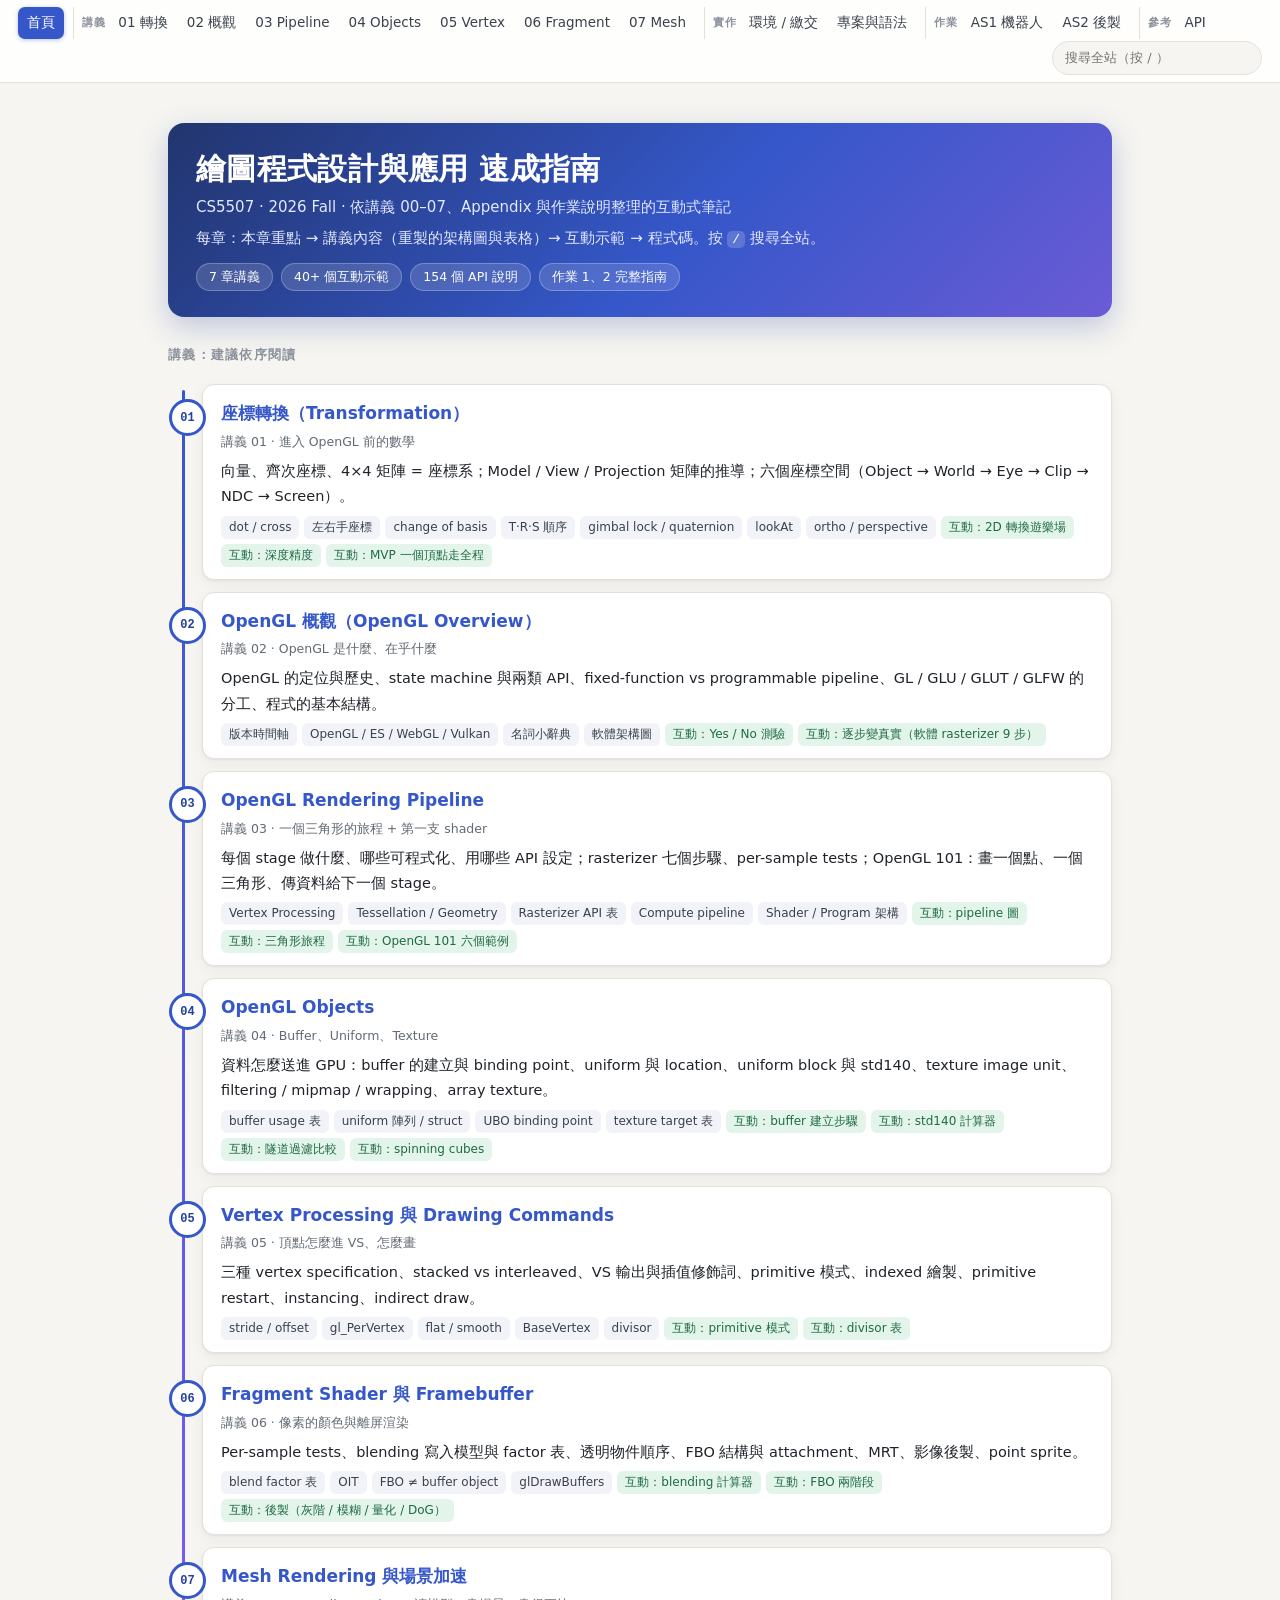
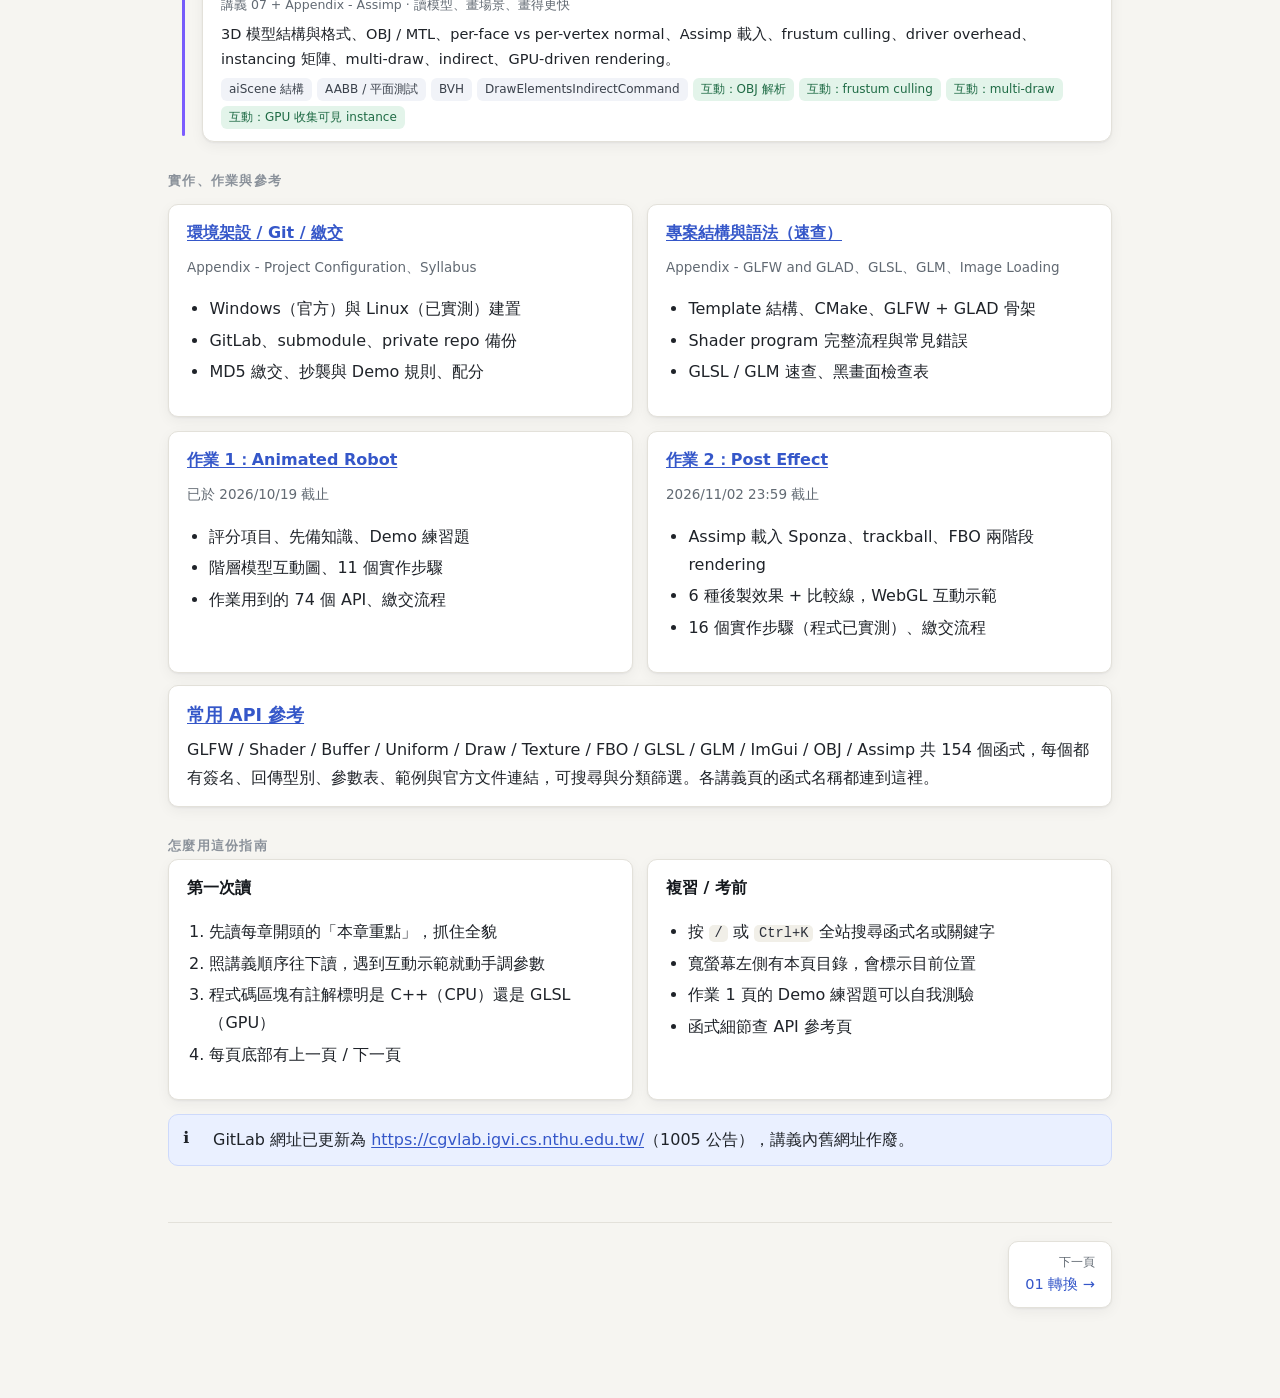
==== commit 9435de99: "Add AS2 post-effect page and AS1 code review order + demo question bank - as2-postfx.html: AS2 guide" ====
--- a/index.html
+++ b/index.html
@@ -19,7 +19,7 @@
 .lec .t{display:flex;flex-wrap:wrap;gap:5px;margin-top:6px}
 .lec .t span{font-size:12px;background:#f1f3f8;border-radius:6px;padding:1px 8px;color:#3a414b}
 .lec .t span.i{background:#e3f4ea;color:#1f6b45}
-.cards3{display:grid;grid-template-columns:repeat(3,1fr);gap:14px;margin:12px 0}
+.cards3{display:grid;grid-template-columns:repeat(2,1fr);gap:14px;margin:12px 0}
 @media(max-width:860px){.cards3{grid-template-columns:1fr}}
 .cards3 .card{margin:0}
 .cards3 .card h3{margin:0 0 6px;font-size:16px}
@@ -30,7 +30,7 @@
 <h1>繪圖程式設計與應用 速成指南</h1>
 <p>CS5507 · 2026 Fall · 依講義 00–07、Appendix 與作業說明整理的互動式筆記</p>
 <p>每章：本章重點 → 講義內容（重製的架構圖與表格）→ 互動示範 → 程式碼。按 <code style="background:rgba(255,255,255,.18);color:#fff">/</code> 搜尋全站。</p>
-<div class="chips"><span>7 章講義</span><span>40+ 個互動示範</span><span>154 個 API 說明</span><span>作業 1 完整指南</span></div>
+<div class="chips"><span>7 章講義</span><span>40+ 個互動示範</span><span>154 個 API 說明</span><span>作業 1、2 完整指南</span></div>
 </div>
 
 <div class="sec">講義：建議依序閱讀</div>
@@ -75,6 +75,9 @@
 <div class="card"><h3><a href="as1-robot.html">作業 1：Animated Robot</a></h3>
 <p class="mut">已於 2026/10/19 截止</p>
 <ul><li>評分項目、先備知識、Demo 練習題</li><li>階層模型互動圖、11 個實作步驟</li><li>作業用到的 74 個 API、繳交流程</li></ul></div>
+<div class="card"><h3><a href="as2-postfx.html">作業 2：Post Effect</a></h3>
+<p class="mut">2026/11/02 23:59 截止</p>
+<ul><li>Assimp 載入 Sponza、trackball、FBO 兩階段 rendering</li><li>6 種後製效果 + 比較線，WebGL 互動示範</li><li>16 個實作步驟（程式已實測）、繳交流程</li></ul></div>
 </div>
 <div class="card"><h3 style="margin:0 0 6px"><a href="04-api.html">常用 API 參考</a></h3>
 <p style="margin:0">GLFW / Shader / Buffer / Uniform / Draw / Texture / FBO / GLSL / GLM / ImGui / OBJ / Assimp 共 154 個函式，每個都有簽名、回傳型別、參數表、範例與官方文件連結，可搜尋與分類篩選。各講義頁的函式名稱都連到這裡。</p></div>
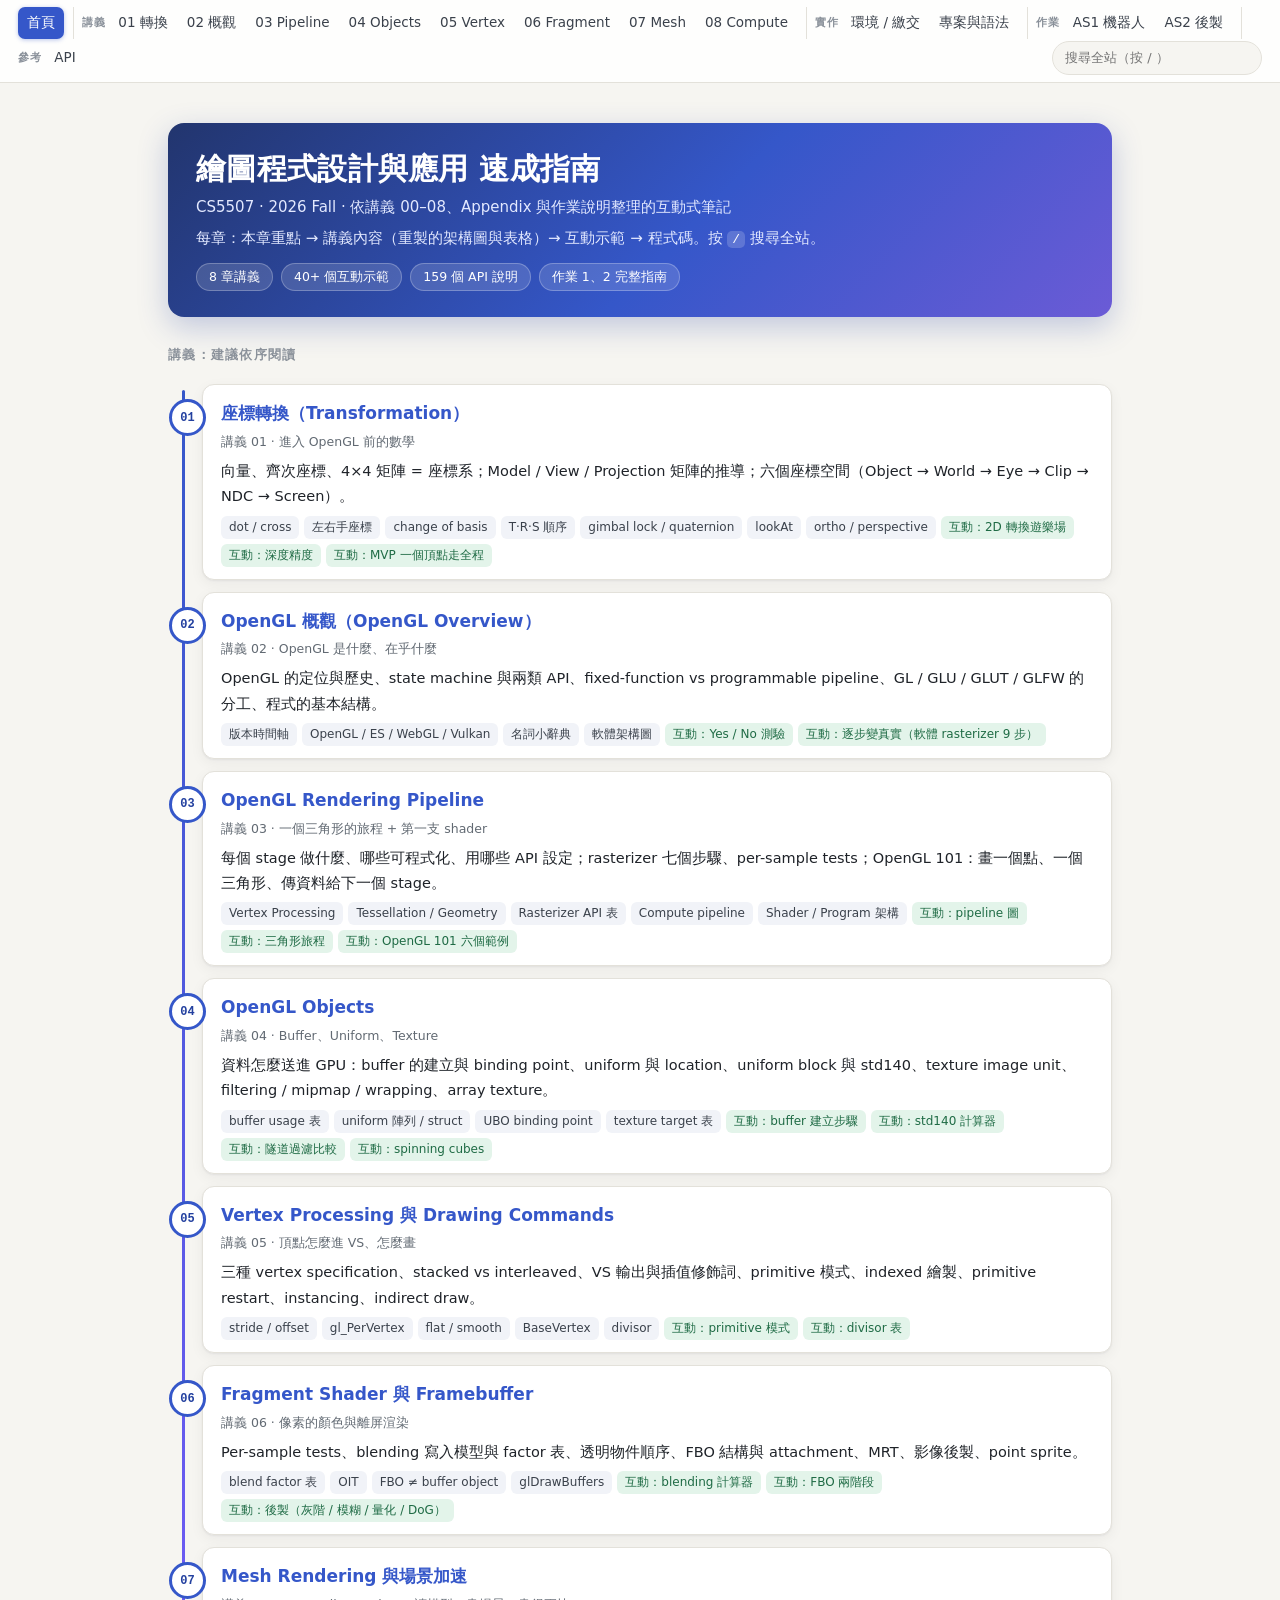
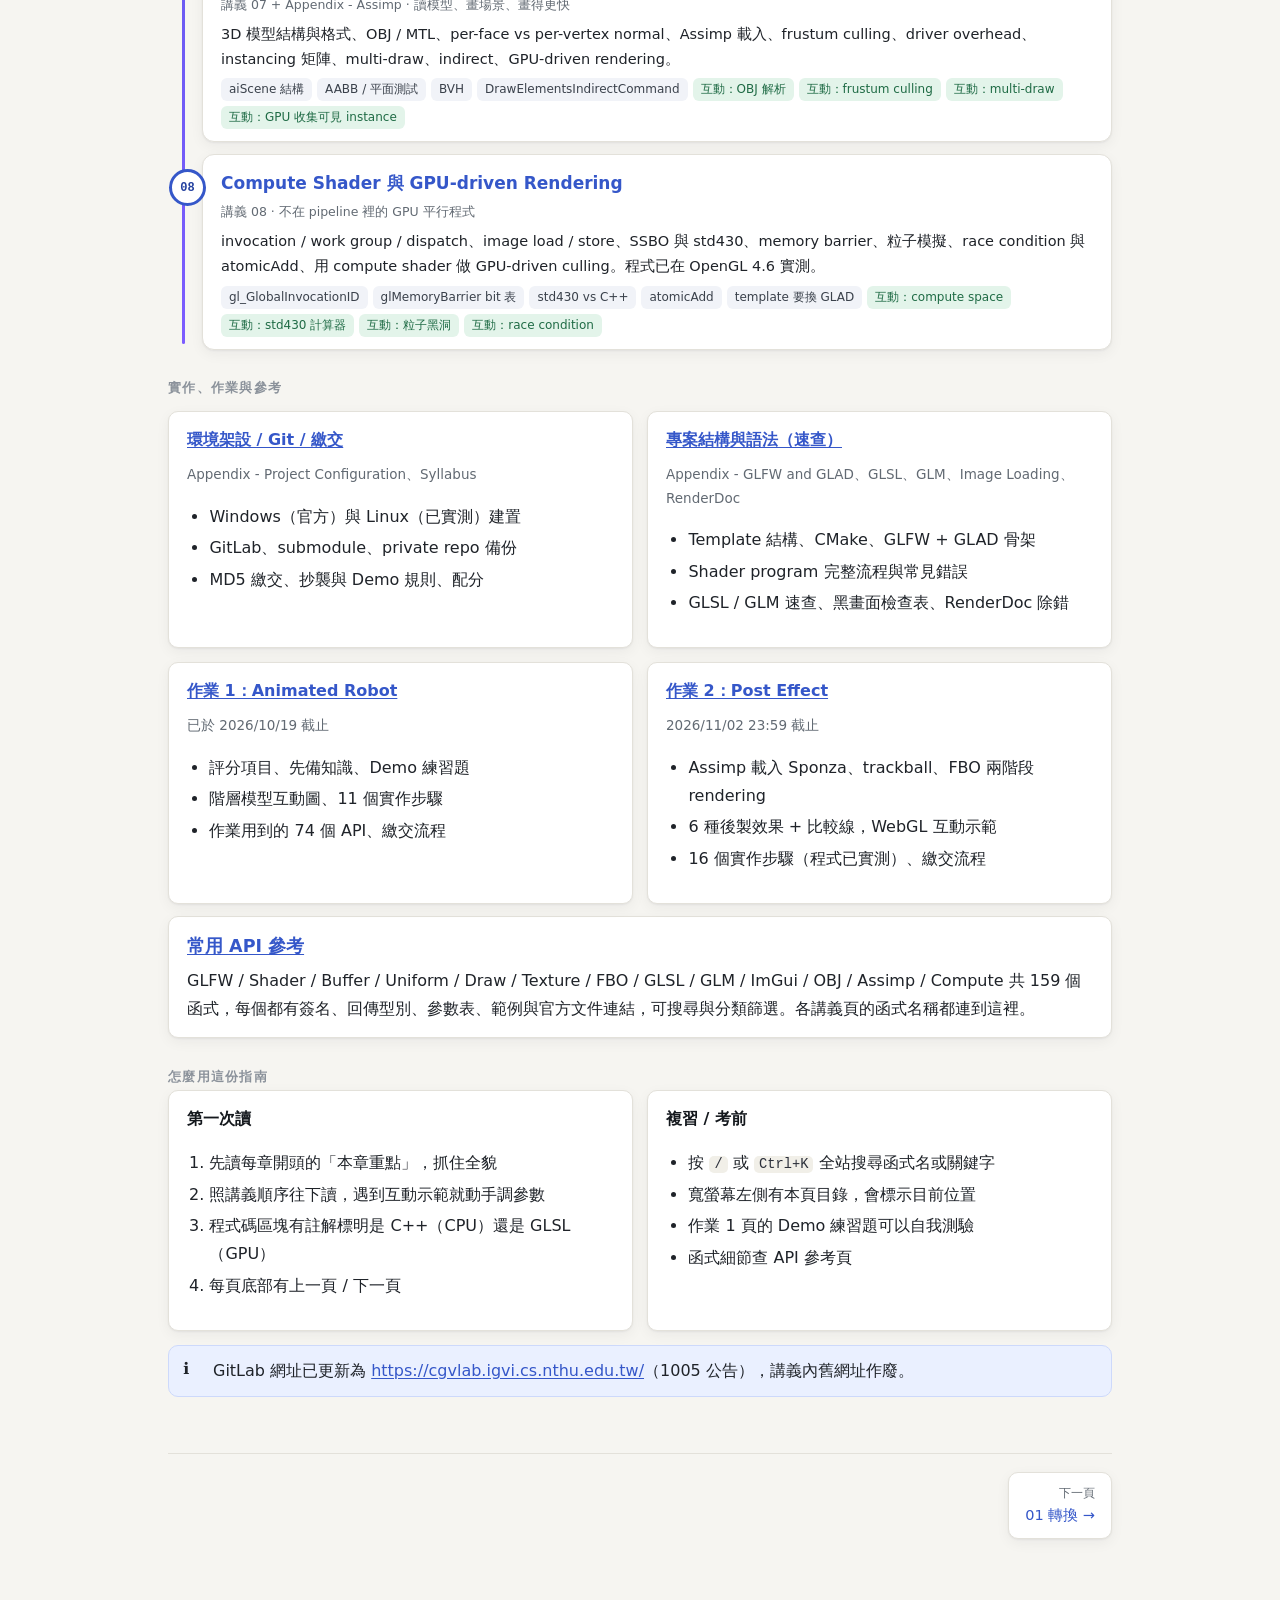
==== commit 0d7228f0: "Add lecture 08 (compute shader) page, RenderDoc appendix, FBO FAQ with stencil demo Co-Authored-By: " ====
--- a/index.html
+++ b/index.html
@@ -28,9 +28,9 @@
 <body><main>
 <div class="hero">
 <h1>繪圖程式設計與應用 速成指南</h1>
-<p>CS5507 · 2026 Fall · 依講義 00–07、Appendix 與作業說明整理的互動式筆記</p>
+<p>CS5507 · 2026 Fall · 依講義 00–08、Appendix 與作業說明整理的互動式筆記</p>
 <p>每章：本章重點 → 講義內容（重製的架構圖與表格）→ 互動示範 → 程式碼。按 <code style="background:rgba(255,255,255,.18);color:#fff">/</code> 搜尋全站。</p>
-<div class="chips"><span>7 章講義</span><span>40+ 個互動示範</span><span>154 個 API 說明</span><span>作業 1、2 完整指南</span></div>
+<div class="chips"><span>8 章講義</span><span>40+ 個互動示範</span><span>159 個 API 說明</span><span>作業 1、2 完整指南</span></div>
 </div>
 
 <div class="sec">講義：建議依序閱讀</div>
@@ -62,6 +62,10 @@
 <div class="lec" data-n="07"><h3><a href="07-mesh-rendering.html">Mesh Rendering 與場景加速</a></h3><div class="sub">講義 07 + Appendix - Assimp · 讀模型、畫場景、畫得更快</div>
 <p>3D 模型結構與格式、OBJ / MTL、per-face vs per-vertex normal、Assimp 載入、frustum culling、driver overhead、instancing 矩陣、multi-draw、indirect、GPU-driven rendering。</p>
 <div class="t"><span>aiScene 結構</span><span>AABB / 平面測試</span><span>BVH</span><span>DrawElementsIndirectCommand</span><span class="i">互動：OBJ 解析</span><span class="i">互動：frustum culling</span><span class="i">互動：multi-draw</span><span class="i">互動：GPU 收集可見 instance</span></div></div>
+
+<div class="lec" data-n="08"><h3><a href="08-compute.html">Compute Shader 與 GPU-driven Rendering</a></h3><div class="sub">講義 08 · 不在 pipeline 裡的 GPU 平行程式</div>
+<p>invocation / work group / dispatch、image load / store、SSBO 與 std430、memory barrier、粒子模擬、race condition 與 atomicAdd、用 compute shader 做 GPU-driven culling。程式已在 OpenGL 4.6 實測。</p>
+<div class="t"><span>gl_GlobalInvocationID</span><span>glMemoryBarrier bit 表</span><span>std430 vs C++</span><span>atomicAdd</span><span>template 要換 GLAD</span><span class="i">互動：compute space</span><span class="i">互動：std430 計算器</span><span class="i">互動：粒子黑洞</span><span class="i">互動：race condition</span></div></div>
 </div>
 
 <div class="sec">實作、作業與參考</div>
@@ -70,8 +74,8 @@
 <p class="mut">Appendix - Project Configuration、Syllabus</p>
 <ul><li>Windows（官方）與 Linux（已實測）建置</li><li>GitLab、submodule、private repo 備份</li><li>MD5 繳交、抄襲與 Demo 規則、配分</li></ul></div>
 <div class="card"><h3><a href="02-project-syntax.html">專案結構與語法（速查）</a></h3>
-<p class="mut">Appendix - GLFW and GLAD、GLSL、GLM、Image Loading</p>
-<ul><li>Template 結構、CMake、GLFW + GLAD 骨架</li><li>Shader program 完整流程與常見錯誤</li><li>GLSL / GLM 速查、黑畫面檢查表</li></ul></div>
+<p class="mut">Appendix - GLFW and GLAD、GLSL、GLM、Image Loading、RenderDoc</p>
+<ul><li>Template 結構、CMake、GLFW + GLAD 骨架</li><li>Shader program 完整流程與常見錯誤</li><li>GLSL / GLM 速查、黑畫面檢查表、RenderDoc 除錯</li></ul></div>
 <div class="card"><h3><a href="as1-robot.html">作業 1：Animated Robot</a></h3>
 <p class="mut">已於 2026/10/19 截止</p>
 <ul><li>評分項目、先備知識、Demo 練習題</li><li>階層模型互動圖、11 個實作步驟</li><li>作業用到的 74 個 API、繳交流程</li></ul></div>
@@ -80,7 +84,7 @@
 <ul><li>Assimp 載入 Sponza、trackball、FBO 兩階段 rendering</li><li>6 種後製效果 + 比較線，WebGL 互動示範</li><li>16 個實作步驟（程式已實測）、繳交流程</li></ul></div>
 </div>
 <div class="card"><h3 style="margin:0 0 6px"><a href="04-api.html">常用 API 參考</a></h3>
-<p style="margin:0">GLFW / Shader / Buffer / Uniform / Draw / Texture / FBO / GLSL / GLM / ImGui / OBJ / Assimp 共 154 個函式，每個都有簽名、回傳型別、參數表、範例與官方文件連結，可搜尋與分類篩選。各講義頁的函式名稱都連到這裡。</p></div>
+<p style="margin:0">GLFW / Shader / Buffer / Uniform / Draw / Texture / FBO / GLSL / GLM / ImGui / OBJ / Assimp / Compute 共 159 個函式，每個都有簽名、回傳型別、參數表、範例與官方文件連結，可搜尋與分類篩選。各講義頁的函式名稱都連到這裡。</p></div>
 
 <div class="sec">怎麼用這份指南</div>
 <div class="grid2">
--- a/style.css
+++ b/style.css
@@ -160,3 +160,8 @@
 
 /* ---------- 列印 ---------- */
 @media print{nav.top,aside.side,#totop,#readbar,.sbox,pre button.cp{display:none!important}body{background:#fff}main{max-width:none;margin:0}}
+/* 流程方塊（橫向，窄螢幕自動換行） */
+.flow{display:flex;align-items:stretch;gap:6px;flex-wrap:wrap;font-size:13.5px;margin:10px 0}
+.flow div{flex:1;min-width:140px;background:#fff;border:1px solid var(--line);border-radius:8px;padding:8px 10px}
+.flow div b{display:block;color:var(--acc-ink)}
+.flow i{align-self:center;font-style:normal;color:var(--mut)}
